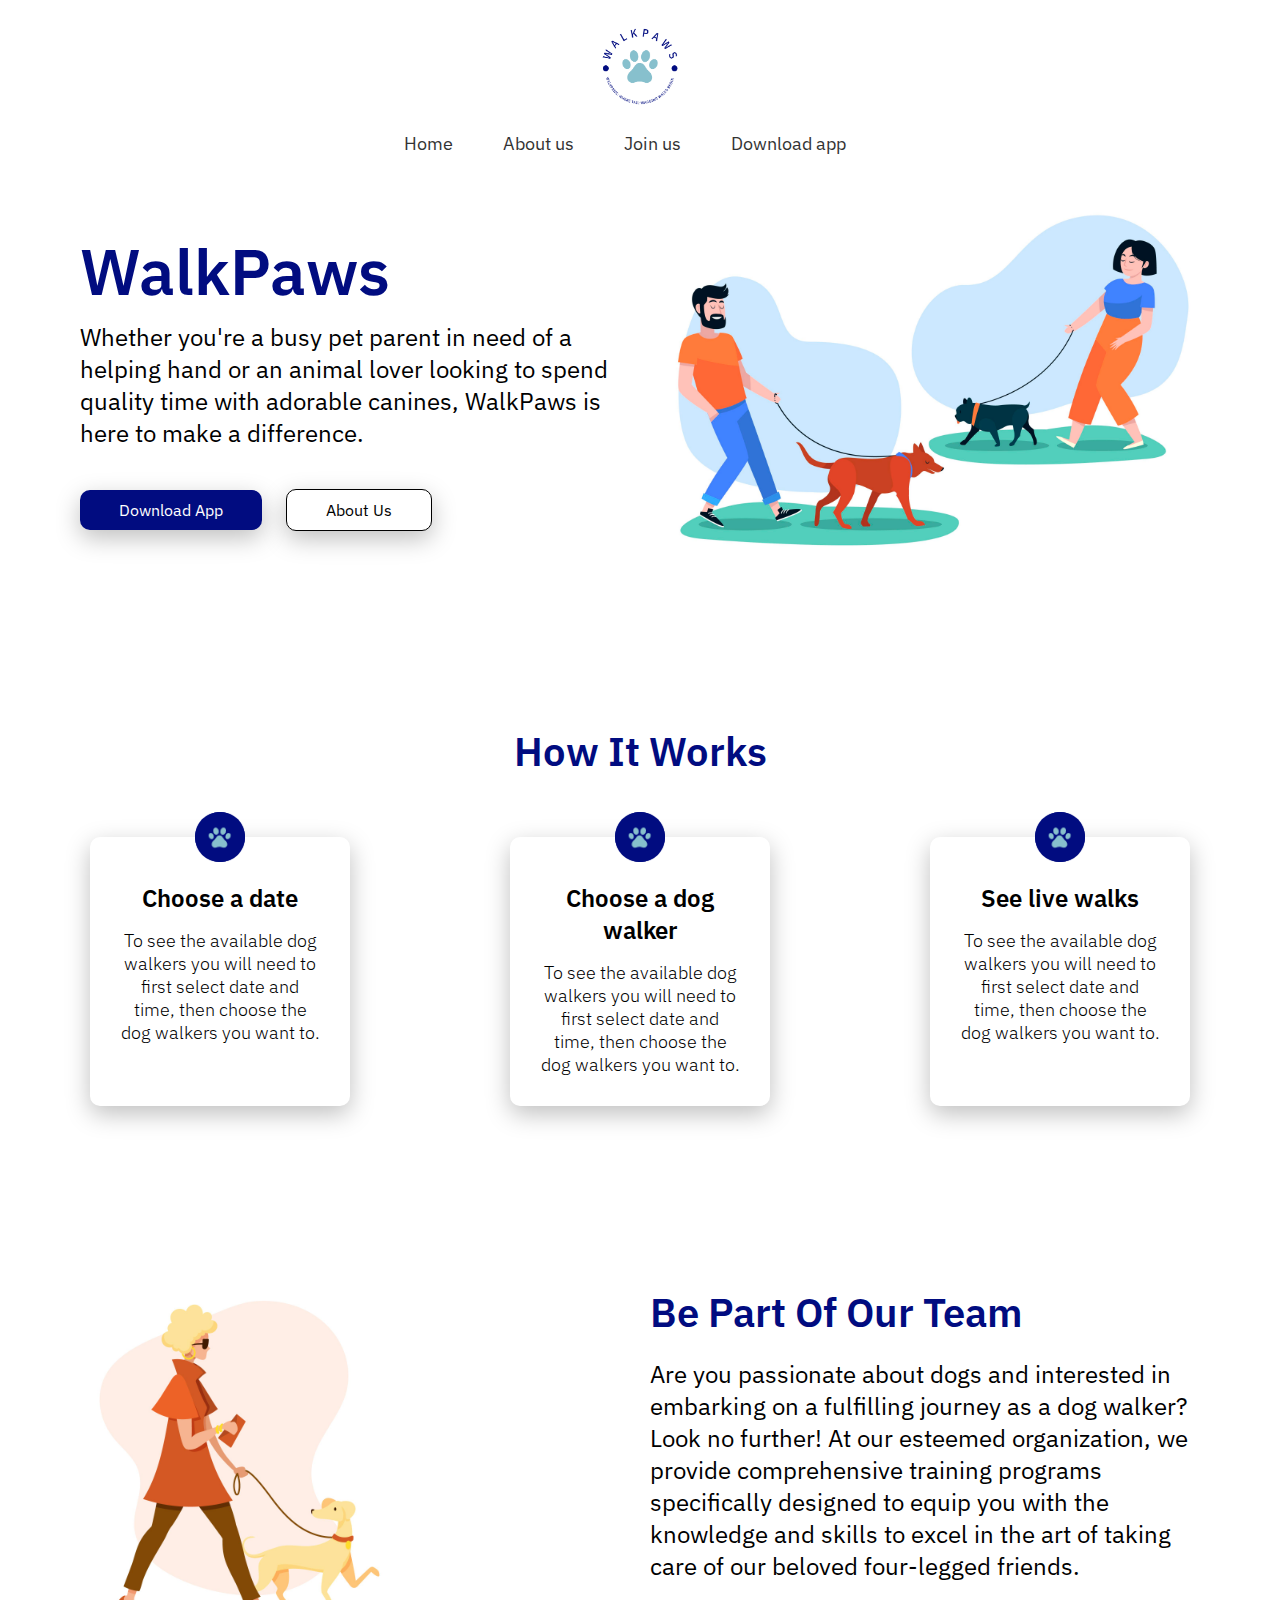
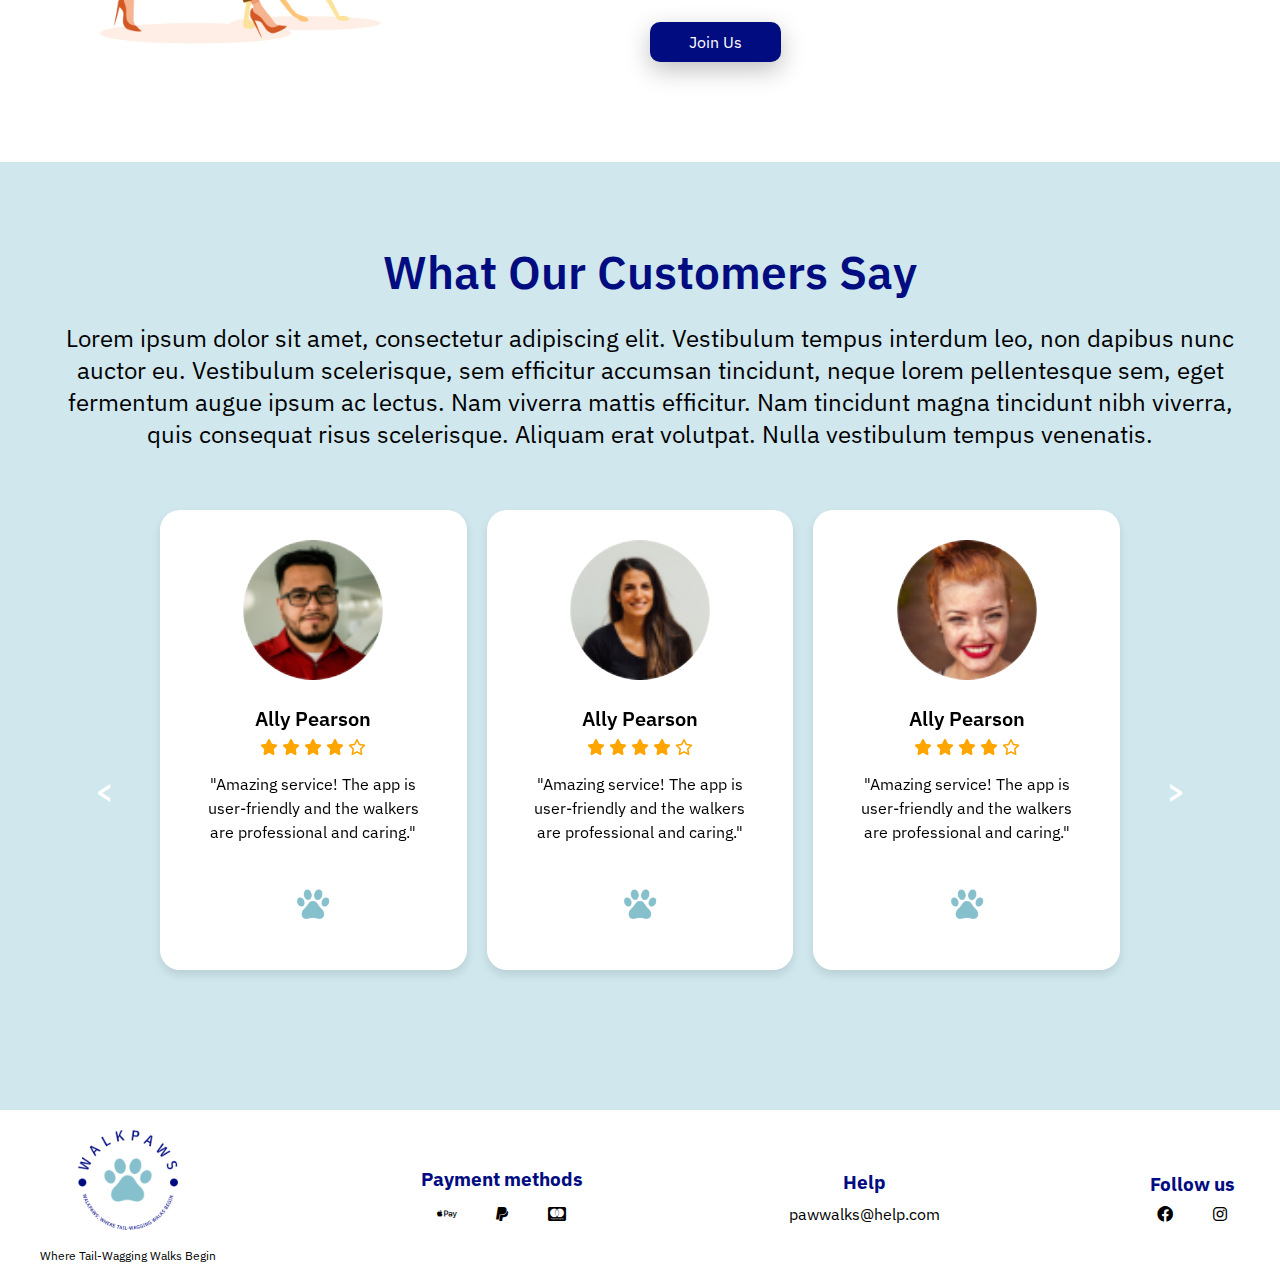
==== index.html @ e041e224 "review paragraph added" ====
<!DOCTYPE html>
<html>
    <head>
        <title>WalkPaws</title>
        <meta name="viewport" content="with=device-width, initial-scale=1.0">
        <link rel="stylesheet" href="style.css">
        <link rel="preconnect" href="https://fonts.googleapis.com">
        <link rel="preconnect" href="https://fonts.gstatic.com" crossorigin>
        <link href="https://fonts.googleapis.com/css2?family=IBM+Plex+Sans:ital,wght@0,100;0,200;0,300;0,400;0,500;0,600;0,700;1,100;1,200;1,300;1,400;1,500;1,600;1,700&display=swap" rel="stylesheet">
        <link rel="stylesheet" href="https://cdnjs.cloudflare.com/ajax/libs/OwlCarousel2/2.3.4/assets/owl.carousel.min.css">
        <link rel="stylesheet" href="https://cdnjs.cloudflare.com/ajax/libs/OwlCarousel2/2.3.4/assets/owl.theme.default.min.css">
        <link rel="stylesheet" href="https://cdnjs.cloudflare.com/ajax/libs/font-awesome/6.0.0-beta3/css/all.min.css"/>
        <link rel="stylesheet" href="https://fonts.googleapis.com/css2?family=IBM+Plex+Sans:wght@400;600&display=swap">
    
    </head>
    <body>
        <!-- Hero section -->
        <header>
            <nav>
                <div class="logo-container">
                    <a href="index.html">
                        <img src="Images/walkpaws-high-resolution-color-logo.png" alt="WalkPaws Logo">
                    </a>
                </div>
                <ul>
                    <li><a href="index.html">Home</a></li>
                    <li><a href="aboutus.html">About us</a></li>
                    <li><a href="joinus.html">Join us</a></li>
                    <li><a href="#">Download app</a></li>
                </ul>
            </nav>
        </header>
        <div class="hero-section">
            <div class="left-column">
              <h1>WalkPaws</h1>
              <p>Whether you're a busy pet parent in need of a helping hand or an animal lover looking to spend quality time with adorable canines, WalkPaws is here to make a difference.</p>
              <button class="button-primary">Download App</button> 
              <a href="aboutus.html" class="button-secondary">About Us</a>
            </div>
            <div class="right-column">
              <img src="Images/3781922.jpg" alt="hero-image">
            </div>
        </div>   
          
          <!-- How it works section-->
        <section class="cards-section">
            <h2>How It Works</h2>
            <div class="cards-container">
                <div class="card-explanation">
                    <div class="icon">
                        <img src="Images/Icon Card.png" alt="Icon card">   
                    </div>
                    <h3>Choose a date</h3>
                    <p>To see the available dog walkers you will need to first select date and time, then choose the dog walkers you want to.</p>
                </div>
                <div class="card-explanation">
                    <div class="icon">
                        <img src="Images/Icon Card.png" alt="Icon card"> 
                    </div>
                    <h3>Choose a dog walker</h3>
                    <p>To see the available dog walkers you will need to first select date and time, then choose the dog walkers you want to.</p>
                </div>
                <div class="card-explanation">
                    <div class="icon">
                        <img src="Images/Icon Card.png" alt="Icon card"> <!-- Replace with your actual icon path -->
                    </div>
                    <h3>See live walks</h3>
                    <p>To see the available dog walkers you will need to first select date and time, then choose the dog walkers you want to.</p>
                </div>
            </div>
        </section>

        <!-- Join us section-->
        <section class="join-us-section">
            <div class="join-us-container">
                <div class="join-us-image">
                    <img src="Images/3769785.jpg" alt="Woman walking with a dog">
                </div>
                <div class="join-us-text">
                    <h2>Be Part Of Our Team</h2>
                    <p>Are you passionate about dogs and interested in embarking on a fulfilling journey as a dog walker? Look no further! At our esteemed organization, we provide comprehensive training programs specifically designed to equip you with the knowledge and skills to excel in the art of taking care of our beloved four-legged friends.</p>
                    <button class="button-primary">Join Us</button>
                </div>
            </div>
        </section>
 
        <!-- Review Section Text-->
        <section class="review-section">
            <div class="review-container">
                <div class="review-paragraph">
                    <h2>What Our Customers Say</h2>
                    <p>Lorem ipsum dolor sit amet, consectetur adipiscing elit. Vestibulum tempus interdum leo, non dapibus nunc auctor eu. Vestibulum scelerisque, sem efficitur accumsan tincidunt, neque lorem pellentesque sem, eget fermentum augue ipsum ac lectus. Nam viverra mattis efficitur. Nam tincidunt magna tincidunt nibh viverra, quis consequat risus scelerisque. Aliquam erat volutpat. Nulla vestibulum tempus venenatis.</p>
                </div>
            </div>
        </section>

        <!-- Swiper Section -->
        <section class="carousel-section">
            <div class="owl-carousel carousel-wrapper">
                <!-- Card 1 -->
                <div class="carousel-slide card">
                    <div class="card-content">
                        <div class="image">
                            <img src="Images/customer_1.jpg" alt="Customer 1">
                        </div>
                        <div class="name-profession">
                            <span class="name">Ally Pearson</span>
                        </div>
                        <div class="rating">
                            <i class="fas fa-star"></i>
                            <i class="fas fa-star"></i>
                            <i class="fas fa-star"></i>
                            <i class="fas fa-star"></i>
                            <i class="far fa-star"></i>
                        </div>
                        <div class="review-text">
                            <p>"Amazing service! The app is user-friendly and the walkers are professional and caring."</p>
                        </div>
                        <div class="logo-bottom">
                            <img src="Images/walkpaws-website-favicon-color.png" alt="paw" class="logo-bottom">
                        </div>
                    </div>
                </div>
                
                <!-- Card 2 -->
                <div class="carousel-slide card">
                    <div class="card-content">
                        <div class="image">
                            <img src="Images/customer_2.jpg" alt="Customer 2">
                        </div>
                        <div class="name-profession">
                            <span class="name">Ally Pearson</span>
                        </div>
                        <div class="rating">
                            <i class="fas fa-star"></i>
                            <i class="fas fa-star"></i>
                            <i class="fas fa-star"></i>
                            <i class="fas fa-star"></i>
                            <i class="far fa-star"></i>
                        </div>
                        <div class="review-text">
                            <p>"Amazing service! The app is user-friendly and the walkers are professional and caring."</p>
                        </div>
                        <div class="logo-bottom">
                            <img src="Images/walkpaws-website-favicon-color.png" alt="paw" class="logo-bottom">
                        </div>
                    </div>
                </div>

                <!-- Card 3 -->
                <div class="carousel-slide card">
                    <div class="card-content">
                        <div class="image">
                            <img src="Images/customer_3.jpg" alt="Customer 3">
                        </div>
                        <div class="name-profession">
                            <span class="name">Ally Pearson</span>
                        </div>
                        <div class="rating">
                            <i class="fas fa-star"></i>
                            <i class="fas fa-star"></i>
                            <i class="fas fa-star"></i>
                            <i class="fas fa-star"></i>
                            <i class="far fa-star"></i>
                        </div>
                        <div class="review-text">
                            <p>"Amazing service! The app is user-friendly and the walkers are professional and caring."</p>
                        </div>
                        <div class="logo-bottom">
                            <img src="Images/walkpaws-website-favicon-color.png" alt="paw" class="logo-bottom">
                        </div>
                    </div>
                </div>
                <!-- Card 4 -->
                <div class="carousel-slide card">
                    <div class="card-content">
                        <div class="image">
                            <img src="Images/customer_4.jpg" alt="Customer 4">
                        </div>
                        <div class="name-profession">
                            <span class="name">Ally Pearson</span>
                        </div>
                        <div class="rating">
                            <i class="fas fa-star"></i>
                            <i class="fas fa-star"></i>
                            <i class="fas fa-star"></i>
                            <i class="fas fa-star"></i>
                            <i class="far fa-star"></i>
                        </div>
                        <div class="review-text">
                            <p>"Amazing service! The app is user-friendly and the walkers are professional and caring."</p>
                        </div>
                        <div class="logo-bottom">
                            <img src="Images/walkpaws-website-favicon-color.png" alt="paw" class="logo-bottom">
                        </div>
                    </div>
                </div>
                <!-- Card 5 -->
                <div class="carousel-slide card">
                    <div class="card-content">
                        <div class="image">
                            <img src="Images/customer_5.png" alt="Customer 2">
                        </div>
                        <div class="name-profession">
                            <span class="name">Ally Pearson</span>
                        </div>
                        <div class="rating">
                            <i class="fas fa-star"></i>
                            <i class="fas fa-star"></i>
                            <i class="fas fa-star"></i>
                            <i class="fas fa-star"></i>
                            <i class="far fa-star"></i>
                        </div>
                        <div class="review-text">
                            <p>"Amazing service! The app is user-friendly and the walkers are professional and caring."</p>
                        </div>
                        <div class="logo-bottom">
                            <img src="Images/walkpaws-website-favicon-color.png" alt="paw" class="logo-bottom">
                        </div>
                    </div>
                </div>
                <!-- Card 6 -->
                <div class="carousel-slide card">
                    <div class="card-content">
                        <div class="image">
                            <img src="Images/customer_6.jpg" alt="Customer 6">
                        </div>
                        <div class="name-profession">
                            <span class="name">Ally Pearson</span>
                        </div>
                        <div class="rating">
                            <i class="fas fa-star"></i>
                            <i class="fas fa-star"></i>
                            <i class="fas fa-star"></i>
                            <i class="fas fa-star"></i>
                            <i class="far fa-star"></i>
                        </div>
                        <div class="review-text">
                            <p>"Amazing service! The app is user-friendly and the walkers are professional and caring."</p>
                        </div>
                        <div class="logo-bottom">
                            <img src="Images/walkpaws-website-favicon-color.png" alt="paw" class="logo-bottom">
                        </div>
                    </div>
                </div>
            </div>
        </section>

        <!-- Footer -->
    <footer>
        <div class="footer-container">
            <!-- Logo Section -->
            <div class="footer-logo">
                <img src="Images/walkpaws-high-resolution-logo-color-on-transparent-background.png" alt="Walkpaws Logo">
                <p>Where Tail-Wagging Walks Begin</p>
            </div>
            
            <!-- Payment Methods Section -->
            <div class="footer-payment">
                <h3>Payment methods</h3>
                <div class="footer-payment-icons">
                    <i class="fa-brands fa-apple-pay"></i>
                    <i class="fa-brands fa-paypal"></i>
                    <i class="fa-brands fa-cc-mastercard"></i>
                </div>
            </div>
            
            <!-- Help Section -->
            <div class="footer-help">
                <h3>Help</h3>
                <a href="mailto:pawwalks@help.com">pawwalks@help.com</a>
            </div>
            
            <!-- Social Media Section -->
            <div class="footer-social">
                <h3>Follow us</h3>
                <div class="footer-social-icons">
                <i class="fa-brands fa-facebook"></i>
                <i class="fa-brands fa-instagram"></i>
                </div>
            </div>
        </div>
    </footer>
    <!-- Add Swiper JS -->
    <script src="https://code.jquery.com/jquery-3.6.0.min.js"></script>
    <script src="https://cdnjs.cloudflare.com/ajax/libs/OwlCarousel2/2.3.4/owl.carousel.min.js"></script>
    <script>
        $(document).ready(function(){
            console.log("jQuery is loaded and document is ready."); // Check if jQuery is working
            $(".owl-carousel").owlCarousel({
                items: 3,
                loop: true,
                autoplay: true,
                autoplayTimeout: 3000,
                autoplayHoverPause: true,
                nav: true,
                navText: ["<div class='nav-button prev'><</div>", "<div class='nav-button next'>></div>"]
            });
            console.log("Owl Carousel initialized."); // Check if Owl Carousel initializes
        });
    </script>
    </body>
</html>
---- style.css ----
* {
    margin: 0;
    padding: 0;
    font-family: 'IBM Plex sans';
}


* h1 {
    font-size: 64px;
    color: #010C80;
    font-family: 'IBM Plex' sans;
    font-weight: 600;
}

* h2 {
    font-size: 46px;
    color: #010C80;
    font-weight: 600;
}

* p {
    font-size: 24px;
    color: #000;
    margin-top: 8px;
    font-weight: 400;
}

.hero-section {
    display: flex;
    align-items: center;
    justify-content: space-between;
    padding: 80px;
    background-color: #fff;
    padding-top: 20px;
}

.left-column {
    flex: 1;
    padding-right: 20px;
}

.left-column p {
    font-weight: 400;
}

.right-column {
    flex: 1;
    text-align: right;
}

.right-column img {
    max-width: 100%;
    height: auto;
}

.button-primary {
    width: fit-content;
    height: fit-content;
    padding: 10px 39px;
    background-color: #010C80;
    color: #fff;
    border-radius: 10px;
    border: none;
    cursor: pointer;
    font-size: 16px;
    margin-top: 40px;
    transition: background-color 0.3s, color 0.3s
        /*, transform 0.3s*/
    ;
    box-shadow: 0 8px 24px rgba(0, 0, 0, 0.25);
}

.button-primary:hover {
    background-color: #87C0CD;
    color: #000;
    /* transform: scale(1.1);*/
}

.button-secondary {
    display: inline-block;
    text-decoration: none;
    width: fit-content;
    height: fit-content;
    padding: 10px 39px;
    background-color: #fff;
    color: #000;
    border-radius: 10px;
    border: 0.5px solid #000;
    cursor: pointer;
    font-size: 16px;
    margin-top: 40px;
    transition: background-color 0.3s, color 0.3s
        /*, transform 0.3s*/
    ;
    box-shadow: 0 8px 24px rgba(0, 0, 0, 0.25);
    margin-left: 20px;
}

.button-secondary:hover {
    background-color: #87C0CD;
    color: #000;
    border: none;
    /* transform: scale(1.1);*/
}

header {
    background-color: #fff;
    padding: 20px 0;
    text-align: center;
    padding-top: 0;
}

.logo-container {
    display: flex;
    flex-direction: column;
    align-items: center;
    margin-bottom: 5px;
}

.logo-container img {
    width: 150px;
    height: auto;
    align-items: center;
}



nav {
    margin-top: 10px;
}

nav ul {
    list-style: none;
    padding: 0;
    display: flex;
    justify-content: center;
    gap: 20px;
}

nav ul li {
    display: inline;
    padding-right: 30px;
}

nav ul li a {
    text-decoration: none;
    color: #333;
    font-weight: 400;
    position: relative;
    padding-bottom: 5px;
    font-size: 18px;
}

nav ul li a::after {
    content: '';
    position: absolute;
    left: 0;
    bottom: 0;
    width: 0;
    height: 2px;  /* Thickness of the underline */
    background-color: #87C0CD;  /* Color of the underline */
    transition: width 0.3s ease-out;   /* Transition effect for the underline */
}

nav ul li a:hover::after {
    width: 100%;
    /* Expands the underline from left to right */
}

/* How it works section */

.cards-section {
    text-align: center;
    padding: 80px 20px;
    background-color: #fff;
}

.cards-section h2 {
    font-size: 40px;
    color: #010C80;
    margin-bottom: 60px;
    text-align: center;
}

.cards-container {
    display: flex;
    justify-content: space-around;
    gap: 20px;
    flex-wrap: wrap;
    /* Allows the cards to wrap on smaller screens */
}

.card-explanation {
    background-color: #fff;
    border-radius: 10px;
    padding: 30px;
    max-width: 200px;
    text-align: center;
    transition: transform 0.3s ease;
    box-shadow: 0 8px 24px rgba(0, 0, 0, 0.25);
}

.card-explanation:hover {
    transform: translateY(-10px);
}

.icon {
    background-color: #010C80;
    width: 50px;
    height: 50px;
    border-radius: 50%;
    display: flex;
    align-items: center;
    justify-content: center;
    margin: 0 auto 20px auto;
    margin-top: -55px;
}

.icon img {
    width: 50px;
    height: auto;
}

.card-explanation h3 {
    font-size: 24px;
    color: #000;
    margin-bottom: 15px;
    font-weight: 600;
}

.card-explanation p {
    font-size: 18px;
    color: #000;
    font-weight: 300;
}

/* Join us section*/
.join-us-section {
    padding: 80px 20px;
    background-color: #fff;
}

.join-us-container {
    display: flex;
    align-items: center;
    justify-content: space-between;
    max-width: 1200px;
    margin: 0 auto;
}

.join-us-image {
    flex: 1;
    padding-right: 20px; /* Space between the image and the text */
}

.join-us-image img {
    width: 100%;
    height: auto;
    max-width: 400px; /* You can adjust the max-width as needed */
}

.join-us-text {
    flex: 1;
    padding: 20px;
}

.join-us-text h2 {
    font-size: 40px;
    margin-bottom: 20px;
}

/* Review Section Text */ 
.review-section{
    padding: 80px 20px 20px 40px;
    display: flex;
    align-items: center;
    background: #cfe7ed;
}

.review-paragraph h2{
    align-items: center;
    text-align: center;
    margin-bottom: 20px;
}

.review-paragraph p{
    font-size: 24px;
    text-align: center;
}

.review-container{
    display: flex;
    align-items: center;
    max-width: 1200px;
    margin: 0 auto;
}

/* Swiper section styles */
.carousel-section{
    display: flex;
}
.owl-carousel {
    position: relative;
    background: #cfe7ed;
    overflow: hidden;
    display: flex;
    padding: 80px 150px;
    padding-top: 20px;
}

.carousel-slide {
    height: auto;
}

.card {
    position: relative;
    background: #fff;
    border-radius: 20px;
    min-height: 400px;
    max-height: 450px;
    margin: 20px 10px; /* Consistent left and right margin */
    /* width: 100%; /* Fill slide width */
    display: flex;
    flex-direction: column;
    padding: 30px;
    box-shadow: 0 5px 10px rgba(0, 0, 0, 0.1);
}

.card-content {
    display: flex;
    flex-direction: column;
    align-items: center;
    height: 100%;
    width: 100%;
}

.image {
    width: 140px;
    height: 140px;
    border-radius: 50%;
    overflow: hidden;
    margin-bottom: 20px;
}

.image img {
    width: 100%;
    height: 100%;
    object-fit: cover;
}

.name-profession {
    margin: 5px 0;
    text-align: center;
}

.name {
    font-size: 20px;
    font-weight: 600;
    color: #000;
}

.rating {
    color: orange;
    padding-bottom: 15px;
}

.review-text {
    flex-grow: 1;
    display: flex;
    align-items: center;
    text-align: center;
    padding: 0 10px;
}

.review-text p {
    font-size: 16px;
    line-height: 1.5;
    margin: 0;
}

.logo-bottom {
    display: flex;
    justify-content: center;
    align-items: center;
    margin-top: 20px;
}

.logo-bottom img {
    width: 40px;
    height: 40px;
    object-fit: contain;
}

/*Arrows style */
.nav-button {
    color: #fff; /* Customize text color */
    border-radius: 100%; /* Optional: Add rounded corners */
    padding: 10px 18px 10px 15px; /* Add padding for the buttons */
    cursor: pointer; /* Change cursor on hover */
    transition: 0.3s ease;
}

.nav-button:hover {
    color: #fff; /* Customize text color */
    border-radius: 100%; /* Optional: Add rounded corners */
    cursor: pointer; /* Change cursor on hover */
    border: #87C0CD solid 3px;
    padding: 10px 18px 10px 15px;
    background-color: #87C0CD;
}

.owl-nav .nav-button {
    position: absolute; /* Positioning */
    top: 50%; /* Center vertically */
    transform: translateY(-50%); /* Adjust for exact center */
    z-index: 10; /* Ensure they are above other elements */
}

.owl-nav .prev {
    left: 80px; /* Position the left button */
    font-size: 30px;
    font-weight: 600;
    text-align: center;
    padding: 10px 18px 10px 15px; /* Add padding for the buttons */
}

.owl-nav .next {
    right: 80px; /* Position the right button */
    font-size: 30px;
    font-weight: 600;
    text-align: center;
    padding: 10px 15px 10px 18px; /* Add padding for the buttons */
}


/* Footer section*/

footer {
    background-color: #fff;
    padding: 20px;
    color: #000;
}

.footer-container {
    display: flex;
    justify-content: space-between;
    align-items: center;
    max-width: 1200px;
    margin: 0 auto;
    text-align: center;
}

.footer-logo {
    display: flex;
    flex-direction: column;
    align-items: center;
}

.footer-logo img {
    width: 100px;
    margin-bottom: 10px;
}

.footer-logo p {
    font-size: 12px;
}

.footer-payment,
.footer-help,
.footer-social {
    display: flex;
    flex-direction: column;
    align-items: center;
}

.footer-payment h3,
.footer-help h3,
.footer-social h3 {
    margin-bottom: 10px;
    color: #010C80;
}

.footer-payment i,
.footer-social i {
    width: 30px;
    margin: 5px;
}
.footer-payment-icons {
    display: flex;
    justify-content: center;
    gap: 15px; /* Adds space between the payment icons */
}

.footer-social i {
    margin: 0 5px;
}

.footer-social-icons{
    display: flex;
    justify-content: center;
    gap: 15px;
}

.footer-help a {
    color: black;
    text-decoration: none;
}

.footer-help a:hover {
    text-decoration: underline;
}


/* About Us Page Hero Section */
.about-hero-section {
    padding: 100px 20px;
    background-color: #fff;
    text-align: center;
}

.about-hero-content {
    max-width: 900px;
    margin: 0 auto;
    display: flex;
    flex-direction: column;
    align-items: center;
}

.hero-image {
    width: 200px;
    height: auto;
    margin-bottom: 0;
}

.hero-image img {
    width: 100%;
    height: auto;
}

.about-hero-content h2 {
    color: #010C80;
    font-size: 46px;
    font-weight: 600;
    margin: 0 0;
}

.about-hero-content p {
    font-size: 24px;
    line-height: 1.6;
    color: #000;
    max-width: 800px;
    margin: 20px auto;
    text-align: center;
}

/* What we offer section */
.what-we-offer {
    padding: 60px 20px;
    background-color: #fff;
    max-width: 1400px;  /* Add max-width to match other sections */
    margin: 0 auto;     /* Center the section */
}

.what-we-offer h2 {
    color: #010C80;
    font-size: 46px;
    text-align: center;
    margin-bottom: 60px;
}

/* Common styles for both sections */
.offer-item-right, 
.offer-item-left {
    display: flex;
    justify-content: space-between;
    align-items: center;
    margin-bottom: 40px;
    padding: 40px;
    border-radius: 20px;
    width: 100%;
    max-width: 1200px;  /* Fixed maximum width */
    height: 400px;      /* Fixed height for both */
    margin: 0 auto 40px;
}

.offer-item-right {
    background: linear-gradient(to right, #87C0CD 60%, #ffffff);
    animation: slideIn 1s ease-out forwards;
}

@keyframes slideIn {
    from {
        opacity: 0;
        transform: translateX(-100%);
    }
    to {
        opacity: 1;
        transform: translateX(0);
    }
}

.offer-item-left {
    background: linear-gradient(to left, #87C0CD 60%, #ffffff);
    animation: slideInRight 1s ease-out forwards;
}

@keyframes slideInRight {
    from {
        opacity: 0;
        transform: translateX(100%);
    }
    to {
        opacity: 1;
        transform: translateX(0);
    }
}


/* Content styling */
.offer-content-left {
    max-width: 500px;
    text-align: left;
    padding-right: 40px;
}

/* Paw prints image */
.paw-prints {
    flex-shrink: 0;
    width: 600px;  /* Fixed width */
    height: auto;
}

.paw-prints img {
    width: 100%;
    height: auto;
    object-fit: contain;  /* Keep image proportions */
    opacity: 0.8;
    transform: scaleX(-1);  /* This will flip the image horizontally */
}

/* Support team image */
.support-image {
    flex-shrink: 0;
    width: 400px;  /* Match the paw prints width */
    height: auto;
}

.support-image img {
    width: 100%;
    height: auto;
    object-fit: contain;
}

/* Common text styles */
.offer-item-right h3,
.offer-item-left h3 {
    color: #010C80;
    font-size: 32px;
    margin-bottom: 20px;
}

.offer-item-right p,
.offer-item-left p {
    font-size: 18px;
    line-height: 1.6;
}

/* Download button container */
.download-button-container {
    text-align: center;
    margin-top: 40px;
    margin-bottom: 200px;
    animation: fadeIn 1s ease-out forwards;
    animation-delay: 0.5s;
}

@keyframes fadeIn {
    from {
        opacity: 0;
        transform: translateY(20px);
    }
    to {
        opacity: 1;
        transform: translateY(0);
    }
}

/* Responsive design */
@media (max-width: 1024px) {
    .paw-prints {
        width: 400px;
        height: 266px;
    }
}

@media (max-width: 768px) {
    .offer-item-right,
    .offer-item-left {
        flex-direction: column;
        text-align: center;
        padding: 20px;
    }

    .offer-content-left {
        max-width: 100%;
        text-align: center;
        padding: 0;
        margin-bottom: 20px;
    }

    .paw-prints {
        width: 100%;
        height: auto;
        margin: 20px 0;
    }

    .support-image {
        width: 200px;
        margin: 20px 0;
    }
}

/* Join us page*/

.join-hero-section {
    padding: 150px 20px;
    background-color: #fff;
    position: relative;
    max-width: 1200px;
    margin: 0 auto;
    overflow: hidden;
}

.join-hero-content {
    max-width: 800px;
    margin: 0 auto;
    text-align: center;
    position: relative;
    z-index: 2;  /* Keep content above image */
}

.join-hero-content h2 {
    color: #010C80;
    font-size: 46px;
    font-weight: 600;
    margin: 0 0;
}

.join-hero-content p {
    font-size: 24px;
    line-height: 1.6;
    color: #000;
    max-width: 800px;
    margin: 20px auto;
    text-align: center;
}

.join-hero-image {
    position: absolute;
    right: -20px;  /* Adjust this value to position the image */
    top: 50%;
    transform: translateY(-50%);
    width: 500px;  /* Adjust size as needed */
    z-index: 1;
    opacity: 0.3;  /* Make image semi-transparent */
}

.join-hero-image img {
    width: 100%;
    height: auto;
    object-fit: contain;
}

/* Responsive design */
@media (max-width: 1024px) {
    .join-hero-image {
        width: 500px;
        right: -50px;
    }
}

@media (max-width: 768px) {
    .join-hero-image {
        display: none;  /* Hide image on mobile */
    }
    
    .join-hero-content {
        padding: 0 20px;
    }
}

/* Form Section Styles */
.form-section {
    padding: 60px 20px;
    max-width: 1200px;
    margin: 0 auto;
}

.form-intro {
    text-align: center;
    margin-bottom: 50px;
}

.form-intro h2 {
    color: #010C80;
    font-size: 46px;
    margin-bottom: 20px;
}

.form-intro p {
    max-width: 900px;
    margin: 0 auto;
    line-height: 1.6;
    font-size: 24px;
}

.form-container {
    max-width: 600px;
    margin: 0 auto;
    padding: 30px;
    background: white;
    border-radius: 20px;
    box-shadow: 0 8px 24px rgba(0, 0, 0, 0.1);
    margin-bottom: 200px;
}

.form-group {
    position: relative;
    margin-bottom: 30px;
}

.form-group input,
.form-group textarea {
    width: 100%;
    padding: 10px 0;
    font-size: 16px;
    color: #000;
    border: none;
    border-bottom: 2px solid #87C0CD;
    outline: none;
    background: transparent;
    transition: 0.3s;
}

.form-group label {
    position: absolute;
    top: 0;
    left: 0;
    padding: 10px 0;
    font-size: 16px;
    color: #666;
    pointer-events: none;
    transition: 0.3s;
}

/* Label animation when input is focused or has content */
.form-group input:focus ~ label,
.form-group input:valid ~ label,
.form-group textarea:focus ~ label,
.form-group textarea:valid ~ label {
    top: -20px;
    font-size: 14px;
    color: #010C80;
}

.form-group input:focus,
.form-group textarea:focus {
    border-bottom: 2px solid #010C80;
}

.form-group textarea {
    height: 100px;
    resize: none;
}

/* Submit button styles - using your existing button-primary class with some modifications */
.form-container .button-primary {
    width: 100%;
    margin-top: 20px;
}

/* Responsive design */
@media (max-width: 768px) {
    .form-container {
        padding: 20px;
    }

    .form-intro p {
        font-size: 16px;
    }
}
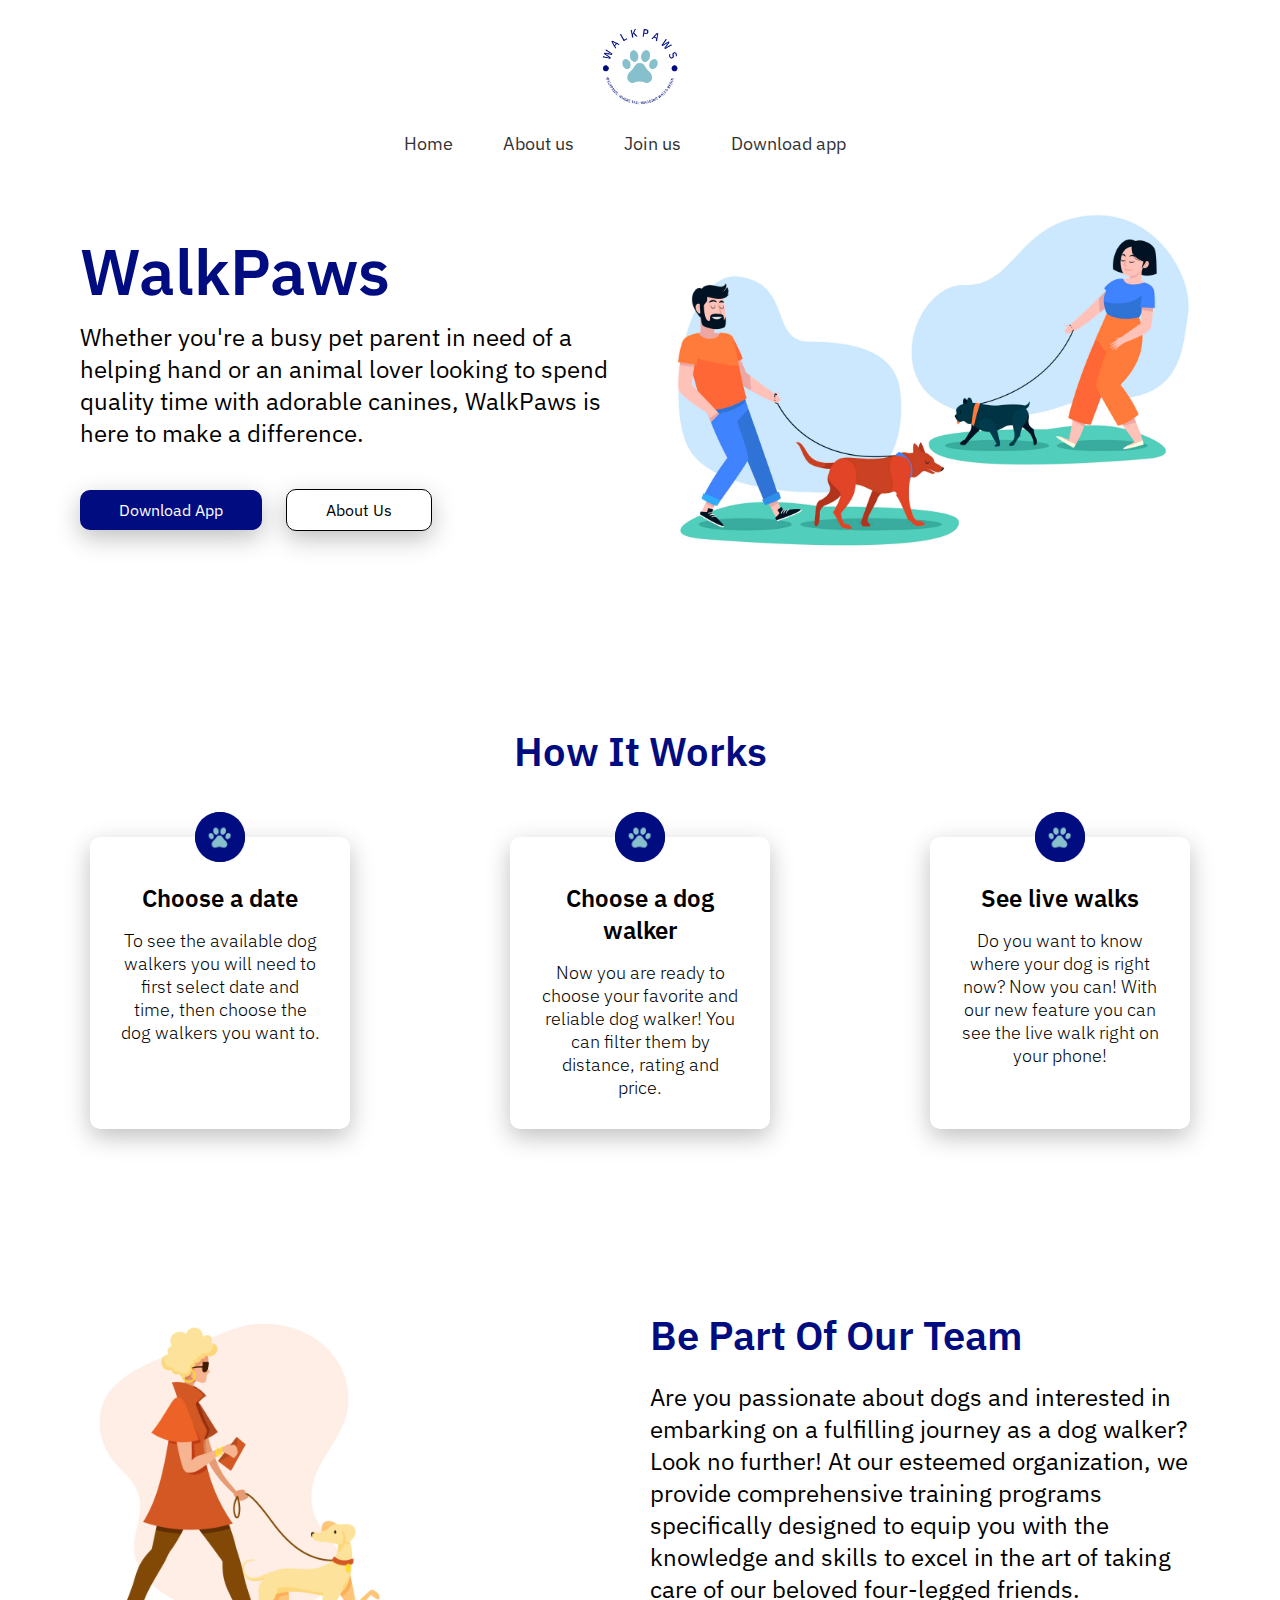
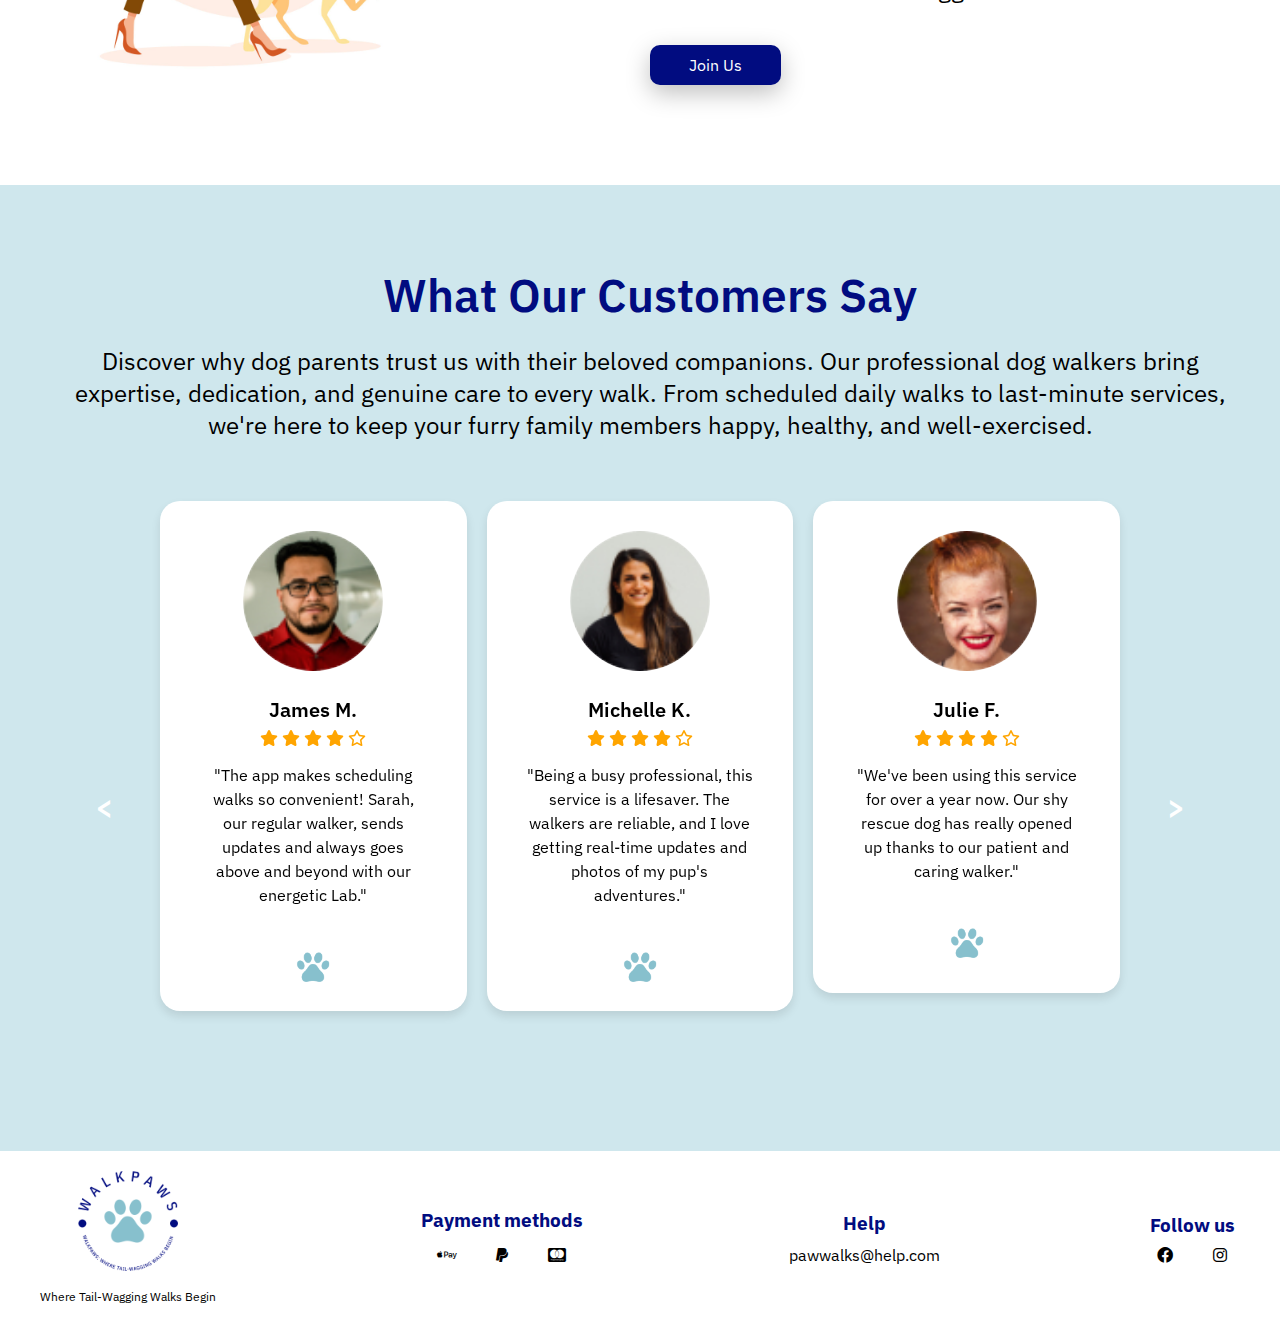
==== commit 489f3c02: "text added to some section." ====
--- a/index.html
+++ b/index.html
@@ -58,14 +58,14 @@
                         <img src="Images/Icon Card.png" alt="Icon card"> 
                     </div>
                     <h3>Choose a dog walker</h3>
-                    <p>To see the available dog walkers you will need to first select date and time, then choose the dog walkers you want to.</p>
+                    <p>Now you are ready to choose your favorite and reliable dog walker! You can filter them by distance, rating and price. </p>
                 </div>
                 <div class="card-explanation">
                     <div class="icon">
                         <img src="Images/Icon Card.png" alt="Icon card"> <!-- Replace with your actual icon path -->
                     </div>
                     <h3>See live walks</h3>
-                    <p>To see the available dog walkers you will need to first select date and time, then choose the dog walkers you want to.</p>
+                    <p>Do you want to know where your dog is right now? Now you can! With our new feature you can see the live walk right on your phone!</p>
                 </div>
             </div>
         </section>
@@ -89,7 +89,7 @@
             <div class="review-container">
                 <div class="review-paragraph">
                     <h2>What Our Customers Say</h2>
-                    <p>Lorem ipsum dolor sit amet, consectetur adipiscing elit. Vestibulum tempus interdum leo, non dapibus nunc auctor eu. Vestibulum scelerisque, sem efficitur accumsan tincidunt, neque lorem pellentesque sem, eget fermentum augue ipsum ac lectus. Nam viverra mattis efficitur. Nam tincidunt magna tincidunt nibh viverra, quis consequat risus scelerisque. Aliquam erat volutpat. Nulla vestibulum tempus venenatis.</p>
+                    <p>Discover why dog parents trust us with their beloved companions. Our professional dog walkers bring expertise, dedication, and genuine care to every walk. From scheduled daily walks to last-minute services, we're here to keep your furry family members happy, healthy, and well-exercised.</p>
                 </div>
             </div>
         </section>
@@ -104,17 +104,17 @@
                             <img src="Images/customer_1.jpg" alt="Customer 1">
                         </div>
                         <div class="name-profession">
-                            <span class="name">Ally Pearson</span>
-                        </div>
-                        <div class="rating">
-                            <i class="fas fa-star"></i>
-                            <i class="fas fa-star"></i>
-                            <i class="fas fa-star"></i>
-                            <i class="fas fa-star"></i>
-                            <i class="far fa-star"></i>
-                        </div>
-                        <div class="review-text">
-                            <p>"Amazing service! The app is user-friendly and the walkers are professional and caring."</p>
+                            <span class="name">James M.</span>
+                        </div>
+                        <div class="rating">
+                            <i class="fas fa-star"></i>
+                            <i class="fas fa-star"></i>
+                            <i class="fas fa-star"></i>
+                            <i class="fas fa-star"></i>
+                            <i class="far fa-star"></i>
+                        </div>
+                        <div class="review-text">
+                            <p>"The app makes scheduling walks so convenient! Sarah, our regular walker, sends updates and always goes above and beyond with our energetic Lab."</p>
                         </div>
                         <div class="logo-bottom">
                             <img src="Images/walkpaws-website-favicon-color.png" alt="paw" class="logo-bottom">
@@ -129,17 +129,17 @@
                             <img src="Images/customer_2.jpg" alt="Customer 2">
                         </div>
                         <div class="name-profession">
-                            <span class="name">Ally Pearson</span>
-                        </div>
-                        <div class="rating">
-                            <i class="fas fa-star"></i>
-                            <i class="fas fa-star"></i>
-                            <i class="fas fa-star"></i>
-                            <i class="fas fa-star"></i>
-                            <i class="far fa-star"></i>
-                        </div>
-                        <div class="review-text">
-                            <p>"Amazing service! The app is user-friendly and the walkers are professional and caring."</p>
+                            <span class="name">Michelle K.</span>
+                        </div>
+                        <div class="rating">
+                            <i class="fas fa-star"></i>
+                            <i class="fas fa-star"></i>
+                            <i class="fas fa-star"></i>
+                            <i class="fas fa-star"></i>
+                            <i class="far fa-star"></i>
+                        </div>
+                        <div class="review-text">
+                            <p>"Being a busy professional, this service is a lifesaver. The walkers are reliable, and I love getting real-time updates and photos of my pup's adventures."</p>
                         </div>
                         <div class="logo-bottom">
                             <img src="Images/walkpaws-website-favicon-color.png" alt="paw" class="logo-bottom">
@@ -154,17 +154,17 @@
                             <img src="Images/customer_3.jpg" alt="Customer 3">
                         </div>
                         <div class="name-profession">
-                            <span class="name">Ally Pearson</span>
-                        </div>
-                        <div class="rating">
-                            <i class="fas fa-star"></i>
-                            <i class="fas fa-star"></i>
-                            <i class="fas fa-star"></i>
-                            <i class="fas fa-star"></i>
-                            <i class="far fa-star"></i>
-                        </div>
-                        <div class="review-text">
-                            <p>"Amazing service! The app is user-friendly and the walkers are professional and caring."</p>
+                            <span class="name">Julie F.</span>
+                        </div>
+                        <div class="rating">
+                            <i class="fas fa-star"></i>
+                            <i class="fas fa-star"></i>
+                            <i class="fas fa-star"></i>
+                            <i class="fas fa-star"></i>
+                            <i class="far fa-star"></i>
+                        </div>
+                        <div class="review-text">
+                            <p>"We've been using this service for over a year now. Our shy rescue dog has really opened up thanks to our patient and caring walker."</p>
                         </div>
                         <div class="logo-bottom">
                             <img src="Images/walkpaws-website-favicon-color.png" alt="paw" class="logo-bottom">
@@ -178,17 +178,17 @@
                             <img src="Images/customer_4.jpg" alt="Customer 4">
                         </div>
                         <div class="name-profession">
-                            <span class="name">Ally Pearson</span>
-                        </div>
-                        <div class="rating">
-                            <i class="fas fa-star"></i>
-                            <i class="fas fa-star"></i>
-                            <i class="fas fa-star"></i>
-                            <i class="fas fa-star"></i>
-                            <i class="far fa-star"></i>
-                        </div>
-                        <div class="review-text">
-                            <p>"Amazing service! The app is user-friendly and the walkers are professional and caring."</p>
+                            <span class="name">Rachel S.</span>
+                        </div>
+                        <div class="rating">
+                            <i class="fas fa-star"></i>
+                            <i class="fas fa-star"></i>
+                            <i class="fas fa-star"></i>
+                            <i class="fas fa-star"></i>
+                            <i class="far fa-star"></i>
+                        </div>
+                        <div class="review-text">
+                            <p>"The attention to detail is impressive! They notice everything about our dog's behavior and keep us well-informed. Couldn't be happier with the service." </p>
                         </div>
                         <div class="logo-bottom">
                             <img src="Images/walkpaws-website-favicon-color.png" alt="paw" class="logo-bottom">
@@ -202,17 +202,17 @@
                             <img src="Images/customer_5.png" alt="Customer 2">
                         </div>
                         <div class="name-profession">
-                            <span class="name">Ally Pearson</span>
-                        </div>
-                        <div class="rating">
-                            <i class="fas fa-star"></i>
-                            <i class="fas fa-star"></i>
-                            <i class="fas fa-star"></i>
-                            <i class="fas fa-star"></i>
-                            <i class="far fa-star"></i>
-                        </div>
-                        <div class="review-text">
-                            <p>"Amazing service! The app is user-friendly and the walkers are professional and caring."</p>
+                            <span class="name">Carlos R.</span>
+                        </div>
+                        <div class="rating">
+                            <i class="fas fa-star"></i>
+                            <i class="fas fa-star"></i>
+                            <i class="fas fa-star"></i>
+                            <i class="fas fa-star"></i>
+                            <i class="far fa-star"></i>
+                        </div>
+                        <div class="review-text">
+                            <p>"Perfect for our senior dog who needs extra care and attention. The walkers are knowledgeable and adapt the walks to his pace."</p>
                         </div>
                         <div class="logo-bottom">
                             <img src="Images/walkpaws-website-favicon-color.png" alt="paw" class="logo-bottom">
@@ -226,17 +226,17 @@
                             <img src="Images/customer_6.jpg" alt="Customer 6">
                         </div>
                         <div class="name-profession">
-                            <span class="name">Ally Pearson</span>
-                        </div>
-                        <div class="rating">
-                            <i class="fas fa-star"></i>
-                            <i class="fas fa-star"></i>
-                            <i class="fas fa-star"></i>
-                            <i class="fas fa-star"></i>
-                            <i class="far fa-star"></i>
-                        </div>
-                        <div class="review-text">
-                            <p>"Amazing service! The app is user-friendly and the walkers are professional and caring."</p>
+                            <span class="name">Mark H.</span>
+                        </div>
+                        <div class="rating">
+                            <i class="fas fa-star"></i>
+                            <i class="fas fa-star"></i>
+                            <i class="fas fa-star"></i>
+                            <i class="fas fa-star"></i>
+                            <i class="far fa-star"></i>
+                        </div>
+                        <div class="review-text">
+                            <p>"Started using the service for occasional walks, now we're daily customers. The consistency and professionalism keep us coming back!"</p>
                         </div>
                         <div class="logo-bottom">
                             <img src="Images/walkpaws-website-favicon-color.png" alt="paw" class="logo-bottom">
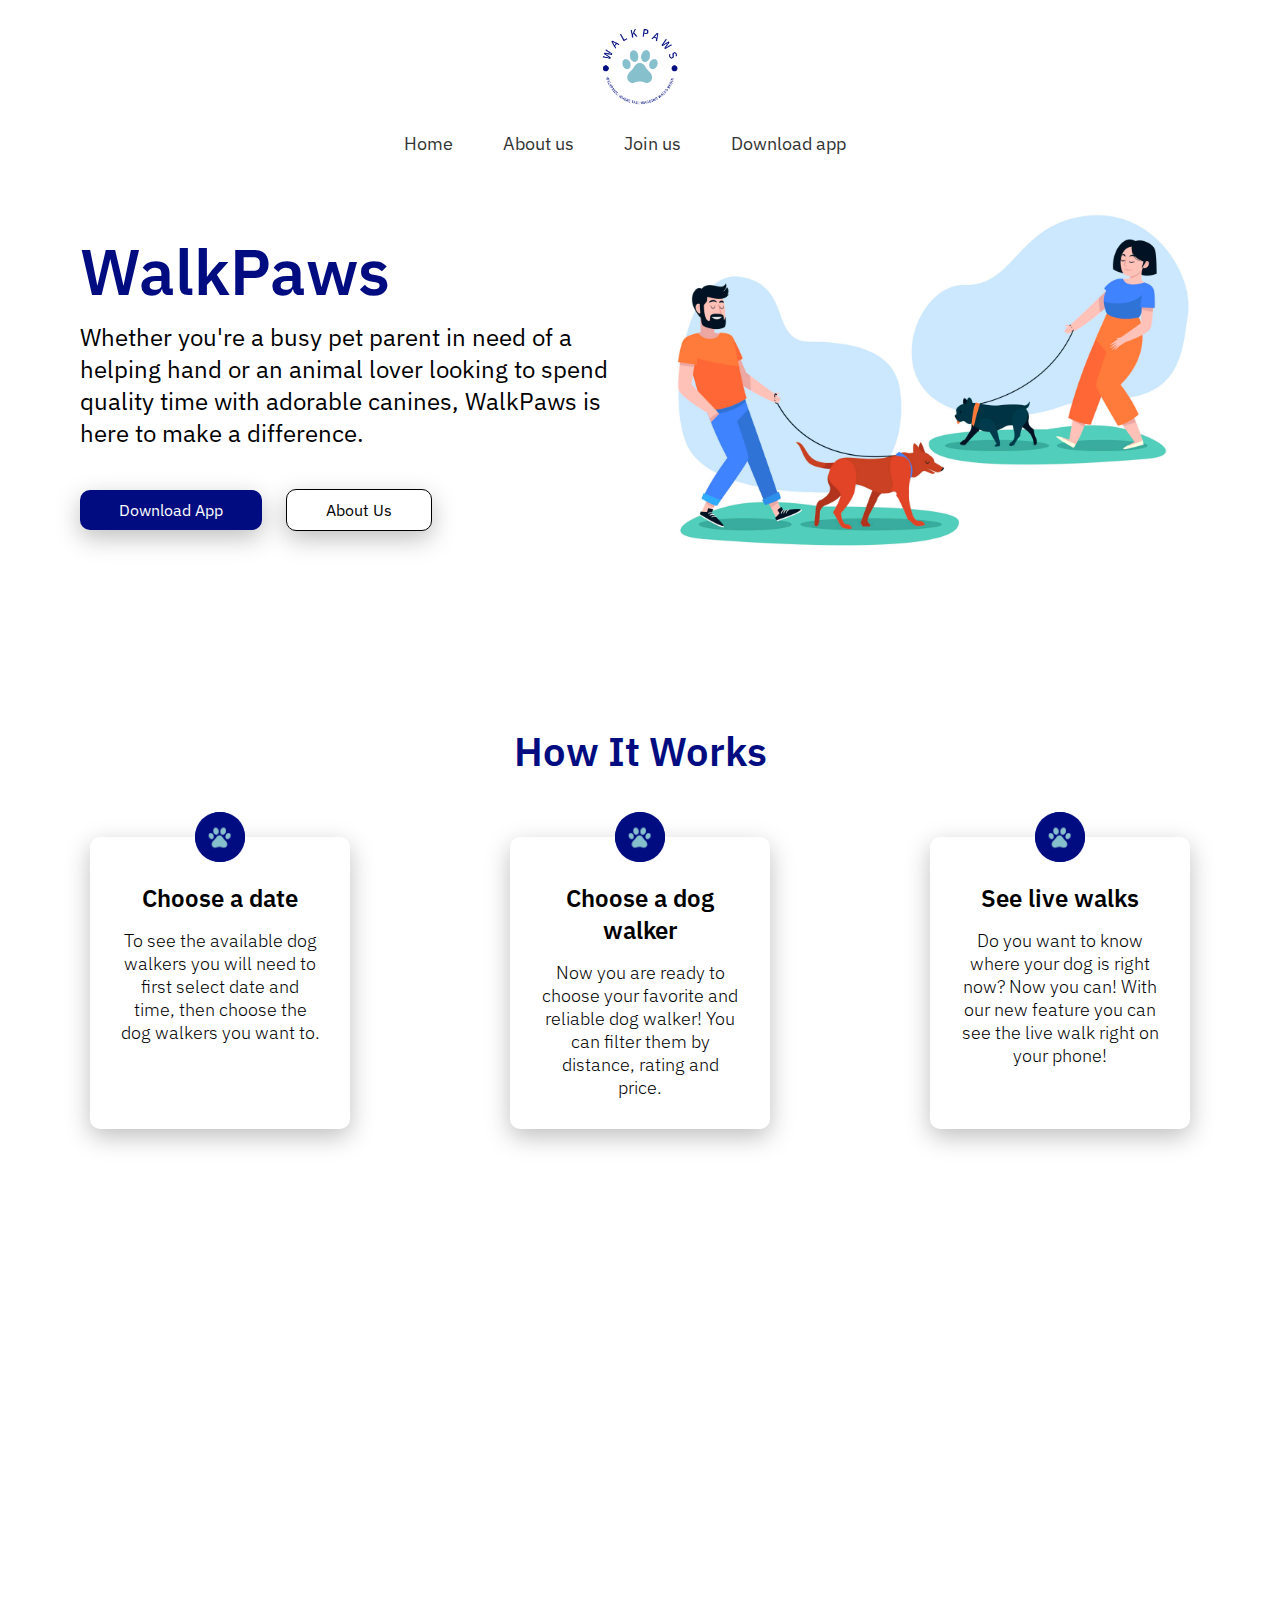
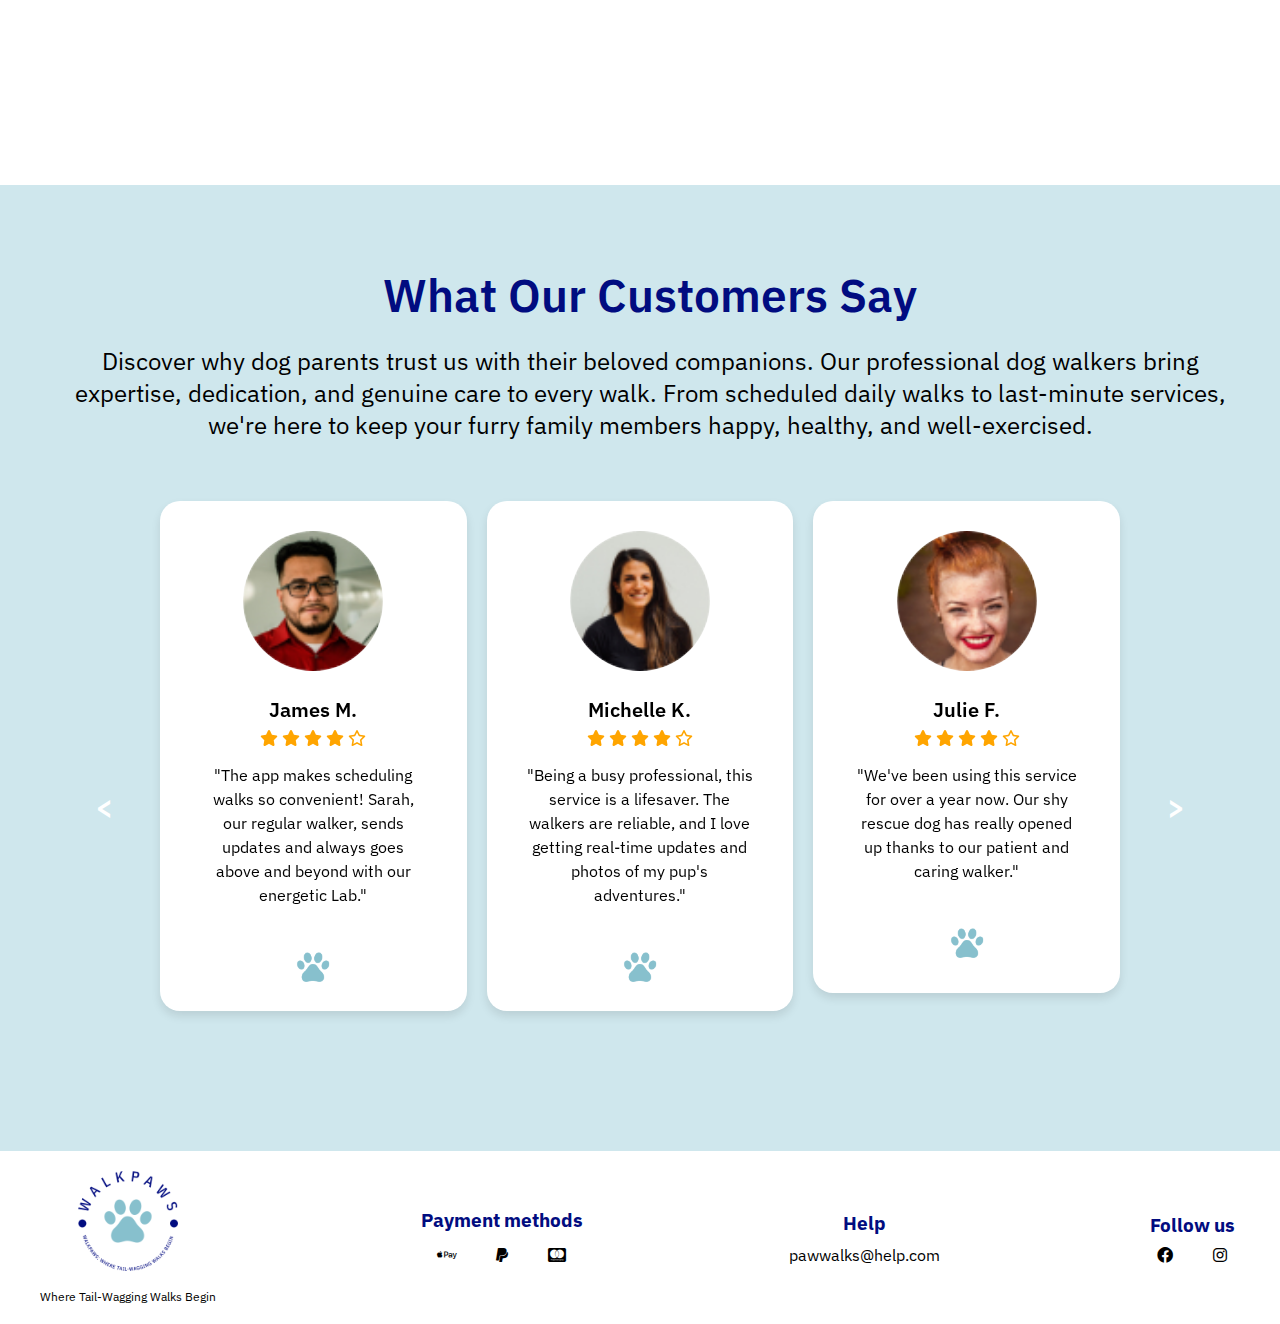
==== commit 916e225a: "transition added in index.html and transition in about us page" ====
--- a/index.html
+++ b/index.html
@@ -281,6 +281,7 @@
             </div>
         </div>
     </footer>
+    
     <!-- Add Swiper JS -->
     <script src="https://code.jquery.com/jquery-3.6.0.min.js"></script>
     <script src="https://cdnjs.cloudflare.com/ajax/libs/OwlCarousel2/2.3.4/owl.carousel.min.js"></script>
@@ -299,5 +300,64 @@
             console.log("Owl Carousel initialized."); // Check if Owl Carousel initializes
         });
     </script>
+
+    <script>
+        const observerOptions = {
+            root: null,
+            rootMargin: '0px',
+            threshold: 0.2
+        };
+
+        const observer = new IntersectionObserver((entries) => {
+            entries.forEach(entry => {
+                if (entry.isIntersecting) {
+                    const cards = entry.target.querySelectorAll('.card-explanation');
+                    cards.forEach((card, index) => {
+                        // Make card visible
+                        card.style.visibility = 'visible';
+                        // Add animation with delay
+                        setTimeout(() => {
+                            card.style.opacity = '1';
+                            card.style.transform = 'translateY(0)';
+                        }, index * 200); // 200ms delay between each card
+                    });
+                    observer.unobserve(entry.target);
+                }
+            });
+        }, observerOptions);
+
+        document.addEventListener('DOMContentLoaded', () => {
+            const cardsSection = document.querySelector('.cards-container');
+            if (cardsSection) {
+                observer.observe(cardsSection);
+            }
+        });
+    </script>
+
+    <script>
+        const joinUsObserverOptions = {
+            root: null,
+            rootMargin: '0px',
+            threshold: 0.2
+        };
+
+        const joinUsObserver = new IntersectionObserver((entries) => {
+            entries.forEach(entry => {
+                if (entry.isIntersecting) {
+                    entry.target.classList.add('fade-in');
+                    joinUsObserver.unobserve(entry.target);
+                }
+            });
+        }, joinUsObserverOptions);
+
+        document.addEventListener('DOMContentLoaded', () => {
+            const joinUsSection = document.querySelector('.join-us-section');
+            if (joinUsSection) {
+                joinUsObserver.observe(joinUsSection);
+            }
+        });
+    </script>
+
+
     </body>
 </html>--- a/style.css
+++ b/style.css
@@ -32,7 +32,21 @@
     padding: 80px;
     background-color: #fff;
     padding-top: 20px;
-}
+    animation: fadeIn 1.5s ease-in;
+    /* Optional: if you want elements to start completely transparent */
+    opacity: 1;
+}
+
+@keyframes fadeIn {
+    from {
+      opacity: 0;
+      transform: translateY(20px); /* Optional: adds a slight upward movement */
+    }
+    to {
+      opacity: 1;
+      transform: translateY(0);
+    }
+  }
 
 .left-column {
     flex: 1;
@@ -221,6 +235,31 @@
     height: auto;
 }
 
+.card-explanation {
+        background-color: #fff;
+        border-radius: 10px;
+        padding: 30px;
+        max-width: 200px;
+        text-align: center;
+        transition: transform 0.3s ease;
+        box-shadow: 0 8px 24px rgba(0, 0, 0, 0.25);
+        opacity: 0; /* Start with opacity 0 */
+        visibility: hidden; /* Hide the cards by default */
+        transform: translateY(50px); /* Start below their final position */
+        transition: opacity 0.8s ease, transform 0.8s ease;
+}
+
+@keyframes slideInFromBottom {
+    from {
+        opacity: 0;
+        transform: translateY(50px);
+    }
+    to {
+        opacity: 1;
+        transform: translateY(0);
+    }
+}
+
 .card-explanation h3 {
     font-size: 24px;
     color: #000;
@@ -238,6 +277,16 @@
 .join-us-section {
     padding: 80px 20px;
     background-color: #fff;
+    opacity: 0; /* Start hidden */
+    visibility: hidden; /* Hide by default */
+    transform: translateY(20px); /* Start slightly below final position */
+    transition: opacity 2.5s ease, transform 2.5s ease, visibility 2.5s ease;
+}
+
+.join-us-section.fade-in {
+    opacity: 1;
+    visibility: visible;
+    transform: translateY(0);
 }
 
 .join-us-container {
@@ -565,8 +614,19 @@
     color: #010C80;
     font-size: 46px;
     text-align: center;
-    margin-bottom: 60px;
-}
+    margin-bottom: 0px;
+}
+
+.what-we-offer p{
+    font-size: 24px;
+    line-height: 1.6;
+    color: #000;
+    max-width: 800px;
+    margin: 20px auto;
+    text-align: center;
+    margin-bottom: 30px;
+}
+
 
 /* Common styles for both sections */
 .offer-item-right, 
@@ -586,6 +646,7 @@
 .offer-item-right {
     background: linear-gradient(to right, #87C0CD 60%, #ffffff);
     animation: slideIn 1s ease-out forwards;
+    
 }
 
 @keyframes slideIn {
@@ -621,6 +682,10 @@
     max-width: 500px;
     text-align: left;
     padding-right: 40px;
+}
+
+.offer-content-left p{
+    text-align: left;
 }
 
 /* Paw prints image */
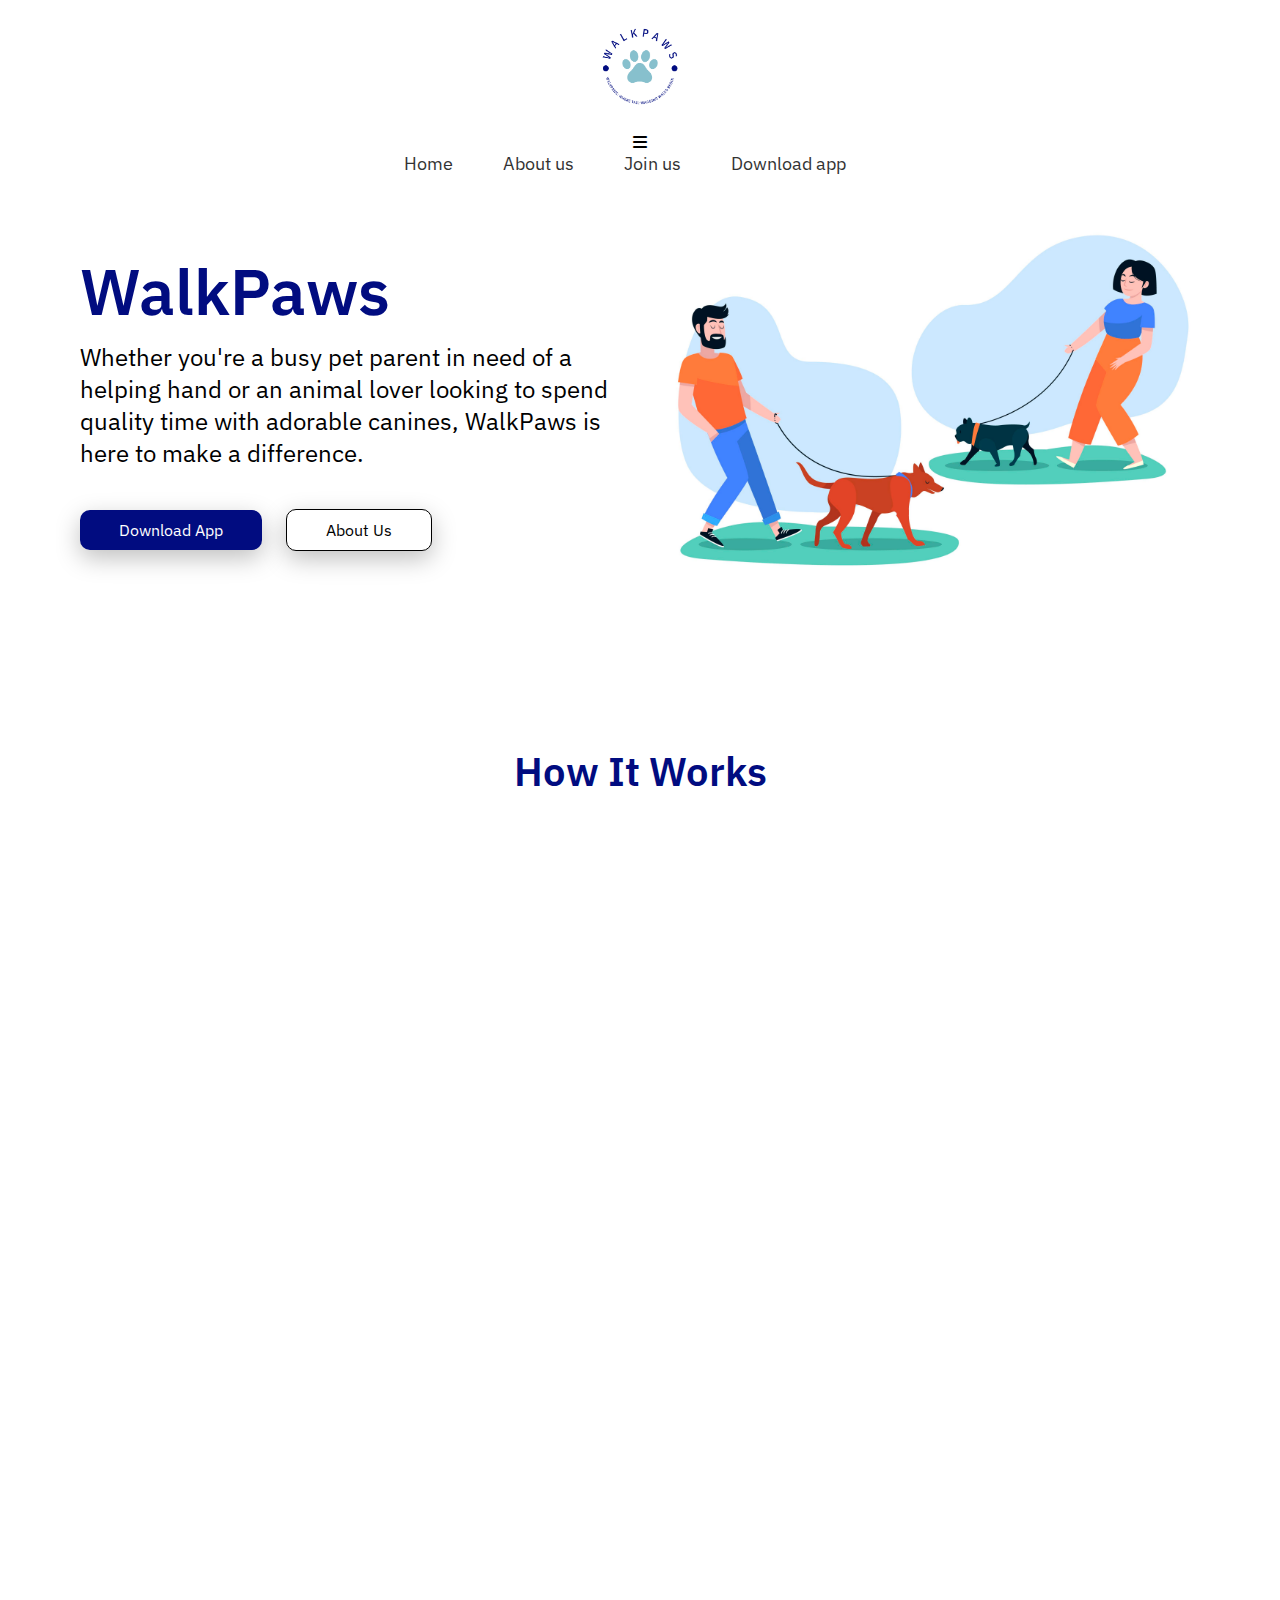
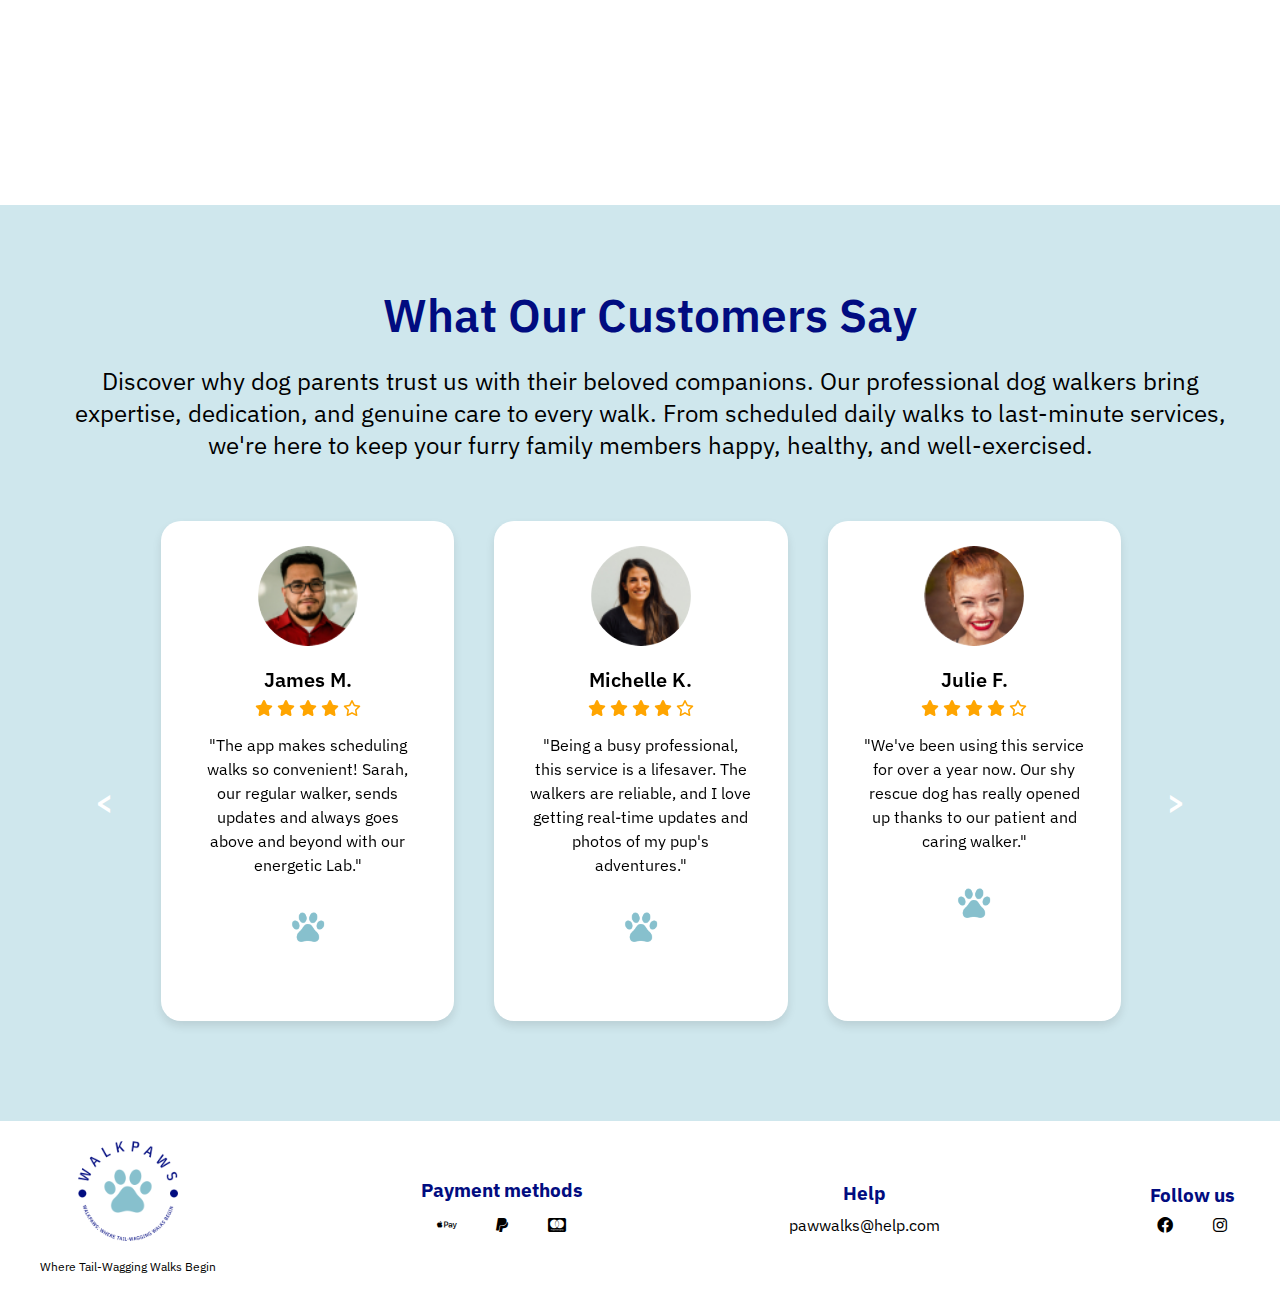
==== commit 488b73db: "responsive hero page created." ====
--- a/index.html
+++ b/index.html
@@ -2,7 +2,7 @@
 <html>
     <head>
         <title>WalkPaws</title>
-        <meta name="viewport" content="with=device-width, initial-scale=1.0">
+        <meta name="viewport" content="width=device-width, initial-scale=1.0">
         <link rel="stylesheet" href="style.css">
         <link rel="preconnect" href="https://fonts.googleapis.com">
         <link rel="preconnect" href="https://fonts.gstatic.com" crossorigin>
@@ -22,6 +22,9 @@
                         <img src="Images/walkpaws-high-resolution-color-logo.png" alt="WalkPaws Logo">
                     </a>
                 </div>
+                <div class="hamburger-menu">
+                    <i class="fas fa-bars"></i>
+                </div>
                 <ul>
                     <li><a href="index.html">Home</a></li>
                     <li><a href="aboutus.html">About us</a></li>
@@ -246,7 +249,7 @@
             </div>
         </section>
 
-        <!-- Footer -->
+    <!-- Footer -->
     <footer>
         <div class="footer-container">
             <!-- Logo Section -->
@@ -289,13 +292,27 @@
         $(document).ready(function(){
             console.log("jQuery is loaded and document is ready."); // Check if jQuery is working
             $(".owl-carousel").owlCarousel({
-                items: 3,
                 loop: true,
+                margin: 20,
                 autoplay: true,
                 autoplayTimeout: 3000,
                 autoplayHoverPause: true,
                 nav: true,
-                navText: ["<div class='nav-button prev'><</div>", "<div class='nav-button next'>></div>"]
+                navText: ["<div class='nav-button prev'><</div>", "<div class='nav-button next'>></div>"],
+                responsive: {
+                    0: {
+                        items: 1,
+                        nav: false
+                    },
+                    768: {
+                        items: 2,
+                        nav: true
+                    },
+                    1024: {
+                        items: 3,
+                        nav: true
+                    }
+                }
             });
             console.log("Owl Carousel initialized."); // Check if Owl Carousel initializes
         });
@@ -357,6 +374,44 @@
             }
         });
     </script>
+    
+    <!-- Hamburger menu for phone screen size -->
+    <script>
+        document.querySelector('.hamburger-menu').addEventListener('click', function() {
+            document.querySelector('nav ul').classList.toggle('show');
+        });
+    </script>
+
+    <script>
+        $(document).ready(function(){
+            $(".owl-carousel").owlCarousel({
+                loop: true,
+                margin: 20,
+                nav: true,
+                navText: [
+                    "<i class='fas fa-chevron-left nav-button prev'></i>",
+                    "<i class='fas fa-chevron-right nav-button next'></i>"
+                ],
+                responsive: {
+                    0: {
+                        items: 1,
+                        nav: false // Hide navigation on mobile
+                    },
+                    600: {
+                        items: 2,
+                        nav: false
+                    },
+                    1024: {
+                        items: 3,
+                        nav: true
+                    }
+                },
+                autoplay: true,
+                autoplayTimeout: 5000,
+                autoplayHoverPause: true
+            });
+        });
+    </script>
 
 
     </body>
--- a/style.css
+++ b/style.css
@@ -32,7 +32,7 @@
     padding: 80px;
     background-color: #fff;
     padding-top: 20px;
-    animation: fadeIn 1.5s ease-in;
+    animation: fadeIn 0.7s ease-in;
     /* Optional: if you want elements to start completely transparent */
     opacity: 1;
 }
@@ -181,6 +181,115 @@
     /* Expands the underline from left to right */
 }
 
+/* Tablet Styles (max-width: 1024px) */
+@media screen and (max-width: 1024px) {
+    /* Header adjustments */
+    .logo-container img {
+        width: 120px; /* Slightly smaller logo */
+    }
+
+    nav ul {
+        gap: 15px; /* Reduce gap between nav items */
+    }
+
+    nav ul li {
+        padding-right: 20px; /* Reduce padding */
+    }
+
+    nav ul li a {
+        font-size: 16px; /* Slightly smaller font */
+    }
+
+    /* Hero section adjustments */
+    .hero-section {
+        padding: 40px; /* Reduce padding */
+        flex-direction: column; /* Stack columns on tablet */
+        text-align: center;
+    }
+
+    .left-column {
+        padding-right: 0;
+        margin-bottom: 40px;
+    }
+
+    h1 {
+        font-size: 48px; /* Smaller heading */
+    }
+
+    p {
+        font-size: 20px; /* Smaller paragraph text */
+        padding-bottom: 20px;
+    }
+
+    .right-column {
+        text-align: center;
+    }
+
+    .right-column img {
+        width: 80%; /* Slightly smaller image */
+    }
+
+    .button-container {
+        display: flex;
+        justify-content: center;
+        gap: 20px;
+    }
+
+    .button-primary,
+    .button-secondary {
+        margin: 20px 0;
+    }
+}
+
+@media screen and (max-width: 768px) {
+    header {
+        padding: 10px 20px;
+    }
+
+    nav {
+        display: flex;
+        justify-content: space-between;
+        align-items: center;
+        position: relative;
+    }
+
+    .logo-container {
+        margin-bottom: 0;
+    }
+
+    .logo-container img {
+        width: 80px;
+    }
+
+    .hamburger-menu {
+        display: block;
+        cursor: pointer;
+        padding: 10px;
+        margin-left: auto; /* Pushes menu to right */
+    }
+
+    nav ul {
+        display: none;
+        flex-direction: column;
+        position: absolute;
+        top: 100%;
+        left: 0;
+        right: 0;
+        background-color: #fff;
+        padding: 20px;
+        box-shadow: 0 2px 5px rgba(0,0,0,0.1);
+        z-index: 1000;
+    }
+
+    nav ul.show {
+        display: flex;
+    }
+
+    nav ul li {
+        padding: 10px 0;
+    }
+}
+
 /* How it works section */
 
 .cards-section {
@@ -273,6 +382,102 @@
     font-weight: 300;
 }
 
+/* Tablet Styles (max-width: 1024px) */
+@media screen and (max-width: 1024px) {
+    .cards-section {
+        padding: 60px 20px; /* Slightly reduce padding */
+    }
+
+    .cards-section h2 {
+        font-size: 36px; /* Slightly smaller heading */
+        margin-bottom: 50px;
+    }
+
+    .cards-container {
+        gap: 30px; /* Adjust gap between cards */
+        padding: 0 20px; /* Add some padding to container */
+        align-items: center;
+    }
+
+    .card-explanation {
+        max-width: 280px; /* Slightly wider cards on tablet */
+        margin-bottom: 20px;
+    }
+
+    .card-explanation h3 {
+        font-size: 22px; /* Adjust heading size */
+    }
+
+    .card-explanation p {
+        font-size: 16px; /* Adjust paragraph size */
+    }
+}
+
+/* Mobile Styles (max-width: 768px) */
+@media screen and (max-width: 768px) {
+    .cards-section {
+        padding: 40px 15px;
+    }
+
+    .cards-section h2 {
+        font-size: 32px;
+        margin-bottom: 40px;
+    }
+
+    .cards-container {
+        flex-direction: column; /* Stack cards vertically */
+        align-items: center;
+        gap: 40px; /* Increase gap between stacked cards */
+    }
+
+    .card-explanation {
+        max-width: 100%; /* Full width on mobile */
+        width: calc(100% - 40px); /* Account for padding */
+        margin: 10px 20px;
+        padding: 25px 20px;
+        align-items: center;
+    }
+
+    /* Adjust icon positioning for mobile */
+    .icon {
+        width: 45px;
+        height: 45px;
+        margin-top: -45px; /* Adjust based on new icon size */
+    }
+
+    .icon img {
+        width: 45px;
+        height: auto;
+    }
+
+    .card-explanation h3 {
+        font-size: 20px;
+        margin-bottom: 12px;
+    }
+
+    .card-explanation p {
+        font-size: 16px;
+        line-height: 1.4;
+    }
+}
+
+/* Small Mobile Styles (max-width: 480px) */
+@media screen and (max-width: 480px) {
+    .cards-section h2 {
+        font-size: 28px;
+        margin-bottom: 30px;
+    }
+
+    .card-explanation {
+        padding: 20px 15px;
+        margin: 10px 0;
+    }
+
+    .cards-container {
+        gap: 35px; /* Slightly reduce gap for very small screens */
+    }
+}
+
 /* Join us section*/
 .join-us-section {
     padding: 80px 20px;
@@ -280,7 +485,7 @@
     opacity: 0; /* Start hidden */
     visibility: hidden; /* Hide by default */
     transform: translateY(20px); /* Start slightly below final position */
-    transition: opacity 2.5s ease, transform 2.5s ease, visibility 2.5s ease;
+    transition: opacity 2.5s ease, transform 0.7s ease, visibility 2.5s ease;
 }
 
 .join-us-section.fade-in {
@@ -318,6 +523,106 @@
     margin-bottom: 20px;
 }
 
+/* Tablet Styles (max-width: 1024px) */
+@media screen and (max-width: 1024px) {
+    .join-us-section {
+        padding: 60px 40px; /* Adjust padding for tablets */
+    }
+
+    .join-us-container {
+        max-width: 900px; /* Slightly reduce max-width */
+        gap: 30px; /* Add gap between image and text */
+    }
+
+    .join-us-image {
+        padding-right: 0; /* Remove right padding */
+    }
+
+    .join-us-image img {
+        max-width: 350px; /* Slightly smaller image */
+    }
+
+    .join-us-text h2 {
+        font-size: 36px; /* Smaller heading */
+        margin-bottom: 15px;
+    }
+
+    .join-us-text p {
+        font-size: 18px; /* Adjust paragraph text size */
+        margin-bottom: 25px;
+    }
+
+    .join-us-text .button-primary {
+        padding: 12px 30px; /* Slightly smaller button */
+    }
+}
+
+/* Mobile Styles (max-width: 768px) */
+@media screen and (max-width: 768px) {
+    .join-us-section {
+        padding: 40px 20px;
+    }
+
+    .join-us-container {
+        flex-direction: column; /* Stack elements vertically */
+        align-items: center;
+        text-align: center;
+    }
+
+    .join-us-image {
+        order: 2;
+        margin-bottom: 30px;
+    }
+
+    .join-us-image img {
+        max-width: 280px; /* Even smaller image for mobile */
+        margin: 0 auto; /* Center image */
+    }
+
+    .join-us-text {
+        order: 1; /* Pull text to top */
+        padding: 0; /* Remove padding */
+    }
+
+    .join-us-text h2 {
+        font-size: 32px;
+        margin-bottom: 15px;
+    }
+
+    .join-us-text p {
+        font-size: 16px;
+        margin-bottom: 25px;
+        padding: 0 10px; /* Add some padding to text */
+    }
+
+    .join-us-text .button-primary {
+        width: 100%; /* Full-width button */
+        max-width: 280px; /* Maximum button width */
+        margin: 0 auto; /* Center button */
+        padding: 14px 20px; /* Larger touch target */
+    }
+}
+
+/* Small Mobile Styles (max-width: 480px) */
+@media screen and (max-width: 480px) {
+    .join-us-section {
+        padding: 30px 15px;
+    }
+
+    .join-us-image img {
+        max-width: 240px; /* Smaller image for very small screens */
+    }
+
+    .join-us-text h2 {
+        font-size: 28px;
+    }
+
+    .join-us-text p {
+        font-size: 15px;
+        line-height: 1.4;
+    }
+}
+
 /* Review Section Text */ 
 .review-section{
     padding: 80px 20px 20px 40px;
@@ -353,7 +658,7 @@
     background: #cfe7ed;
     overflow: hidden;
     display: flex;
-    padding: 80px 150px;
+    padding: 40px 150px;
     padding-top: 20px;
 }
 
@@ -365,13 +670,9 @@
     position: relative;
     background: #fff;
     border-radius: 20px;
-    min-height: 400px;
-    max-height: 450px;
-    margin: 20px 10px; /* Consistent left and right margin */
-    /* width: 100%; /* Fill slide width */
-    display: flex;
-    flex-direction: column;
-    padding: 30px;
+    min-height: 450px; /* Increased minimum height to accommodate content */
+    margin: 20px 10px;
+    padding: 25px;
     box-shadow: 0 5px 10px rgba(0, 0, 0, 0.1);
 }
 
@@ -380,15 +681,15 @@
     flex-direction: column;
     align-items: center;
     height: 100%;
-    width: 100%;
+    position: relative; /* Added for better positioning control */
 }
 
 .image {
-    width: 140px;
-    height: 140px;
+    width: 100px;
+    height: 100px;
     border-radius: 50%;
     overflow: hidden;
-    margin-bottom: 20px;
+    margin-bottom: 15px;
 }
 
 .image img {
@@ -416,7 +717,7 @@
 .review-text {
     flex-grow: 1;
     display: flex;
-    align-items: center;
+    align-items: flex-start;
     text-align: center;
     padding: 0 10px;
 }
@@ -431,7 +732,8 @@
     display: flex;
     justify-content: center;
     align-items: center;
-    margin-top: 20px;
+    margin-top: auto;
+    padding-top: 15px; /* Space above logo */
 }
 
 .logo-bottom img {
@@ -481,6 +783,155 @@
     padding: 10px 15px 10px 18px; /* Add padding for the buttons */
 }
 
+/* Tablet Styles (max-width: 1024px) */
+@media screen and (max-width: 1024px) {
+    /* Review section text */
+    .review-section {
+        padding: 60px 40px 20px 40px;
+    }
+
+    .review-paragraph h2 {
+        font-size: 36px;
+        margin-bottom: 15px;
+    }
+
+    .review-paragraph p {
+        font-size: 18px;
+        max-width: 90%;
+        margin: 0 auto;
+    }
+
+    /* Carousel section */
+    .owl-carousel {
+        padding: 60px 100px;
+        padding-top: 20px;
+    }
+
+    .card {
+        min-height: 480px;
+        padding: 25px;
+    }
+
+    .image {
+        width: 120px;
+        height: 120px;
+    }
+
+    /* Adjust navigation buttons */
+    .owl-nav .prev {
+        left: 40px;
+    }
+
+    .owl-nav .next {
+        right: 40px;
+    }
+}
+
+/* Mobile Styles (max-width: 768px) */
+@media screen and (max-width: 768px) {
+    /* Review section text */
+    .review-section {
+        padding: 40px 20px 20px 20px;
+    }
+
+    .review-paragraph h2 {
+        font-size: 32px;
+        margin-bottom: 15px;
+    }
+
+    .review-paragraph p {
+        font-size: 16px;
+        max-width: 100%;
+        padding: 0 10px;
+    }
+
+    /* Carousel section */
+    .owl-carousel {
+        padding: 40px 20px;
+        padding-top: 20px;
+    }
+
+    .card {
+        min-height: 400px;
+        padding: 20px 15px;
+    }
+
+    .image {
+        width: 80px;
+        height: 80px;
+    }
+
+    .name {
+        font-size: 16px;
+    }
+
+    .review-text p {
+        font-size: 14px;
+    }
+
+    .rating {
+        font-size: 14px;
+        padding-bottom: 10px;
+    }
+
+    .logo-bottom img {
+        width: 30px;
+        height: 30px;
+    }
+
+    /* Adjust navigation buttons for mobile */
+    .owl-nav .prev,
+    .owl-nav .next {
+        display: none; /* Hide arrows on mobile for better UI */
+    }
+
+    /* Add touch swipe indication (optional) */
+    .carousel-section::after {
+        content: '';
+        position: absolute;
+        bottom: 10px;
+        left: 50%;
+        transform: translateX(-50%);
+        width: 50px;
+        height: 4px;
+        background: rgba(0, 0, 0, 0.1);
+        border-radius: 2px;
+    }
+}
+
+/* Small Mobile Styles (max-width: 480px) */
+@media screen and (max-width: 480px) {
+    .review-section {
+        padding: 30px 15px 15px 15px;
+    }
+
+    .review-paragraph h2 {
+        font-size: 28px;
+    }
+
+    .review-paragraph p {
+        font-size: 15px;
+    }
+
+    .card {
+        min-height: 380px;
+        padding: 15px;
+    }
+
+    .image {
+        width: 80px;
+        height: 80px;
+    }
+
+    .name {
+        font-size: 16px;
+    }
+
+    .review-text p {
+        font-size: 13px;
+    }
+}
+
 
 /* Footer section*/
 
@@ -557,6 +1008,74 @@
 
 .footer-help a:hover {
     text-decoration: underline;
+}
+
+/* Footer responsive styles */
+@media screen and (max-width: 1024px) {
+    .footer-container {
+        padding: 30px 20px;
+        gap: 30px;
+    }
+
+    .footer-logo img {
+        width: 80px;
+    }
+
+    .footer-logo p {
+        font-size: 11px;
+    }
+}
+
+@media screen and (max-width: 768px) {
+    .footer-container {
+        flex-direction: column;
+        gap: 25px;
+        padding: 20px;
+    }
+
+    .footer-logo,
+    .footer-payment,
+    .footer-help,
+    .footer-social {
+        width: 100%;
+        margin: 10px 0;
+    }
+
+    .footer-logo img {
+        width: 70px;
+        margin-bottom: 8px;
+    }
+
+    .footer-payment-icons,
+    .footer-social-icons {
+        gap: 20px;
+    }
+
+    .footer-payment h3,
+    .footer-help h3,
+    .footer-social h3 {
+        margin-bottom: 8px;
+        font-size: 16px;
+    }
+
+    .footer-help a {
+        font-size: 14px;
+    }
+}
+
+@media screen and (max-width: 480px) {
+    .footer-container {
+        gap: 20px;
+        padding: 15px;
+    }
+
+    .footer-logo img {
+        width: 60px;
+    }
+
+    .footer-logo p {
+        font-size: 10px;
+    }
 }
 
 
@@ -953,4 +1472,8 @@
     .form-intro p {
         font-size: 16px;
     }
-}+}
+
+
+
+/* RESPONSIVE DESIGN FOR TABLET FROM IPAD MINI */
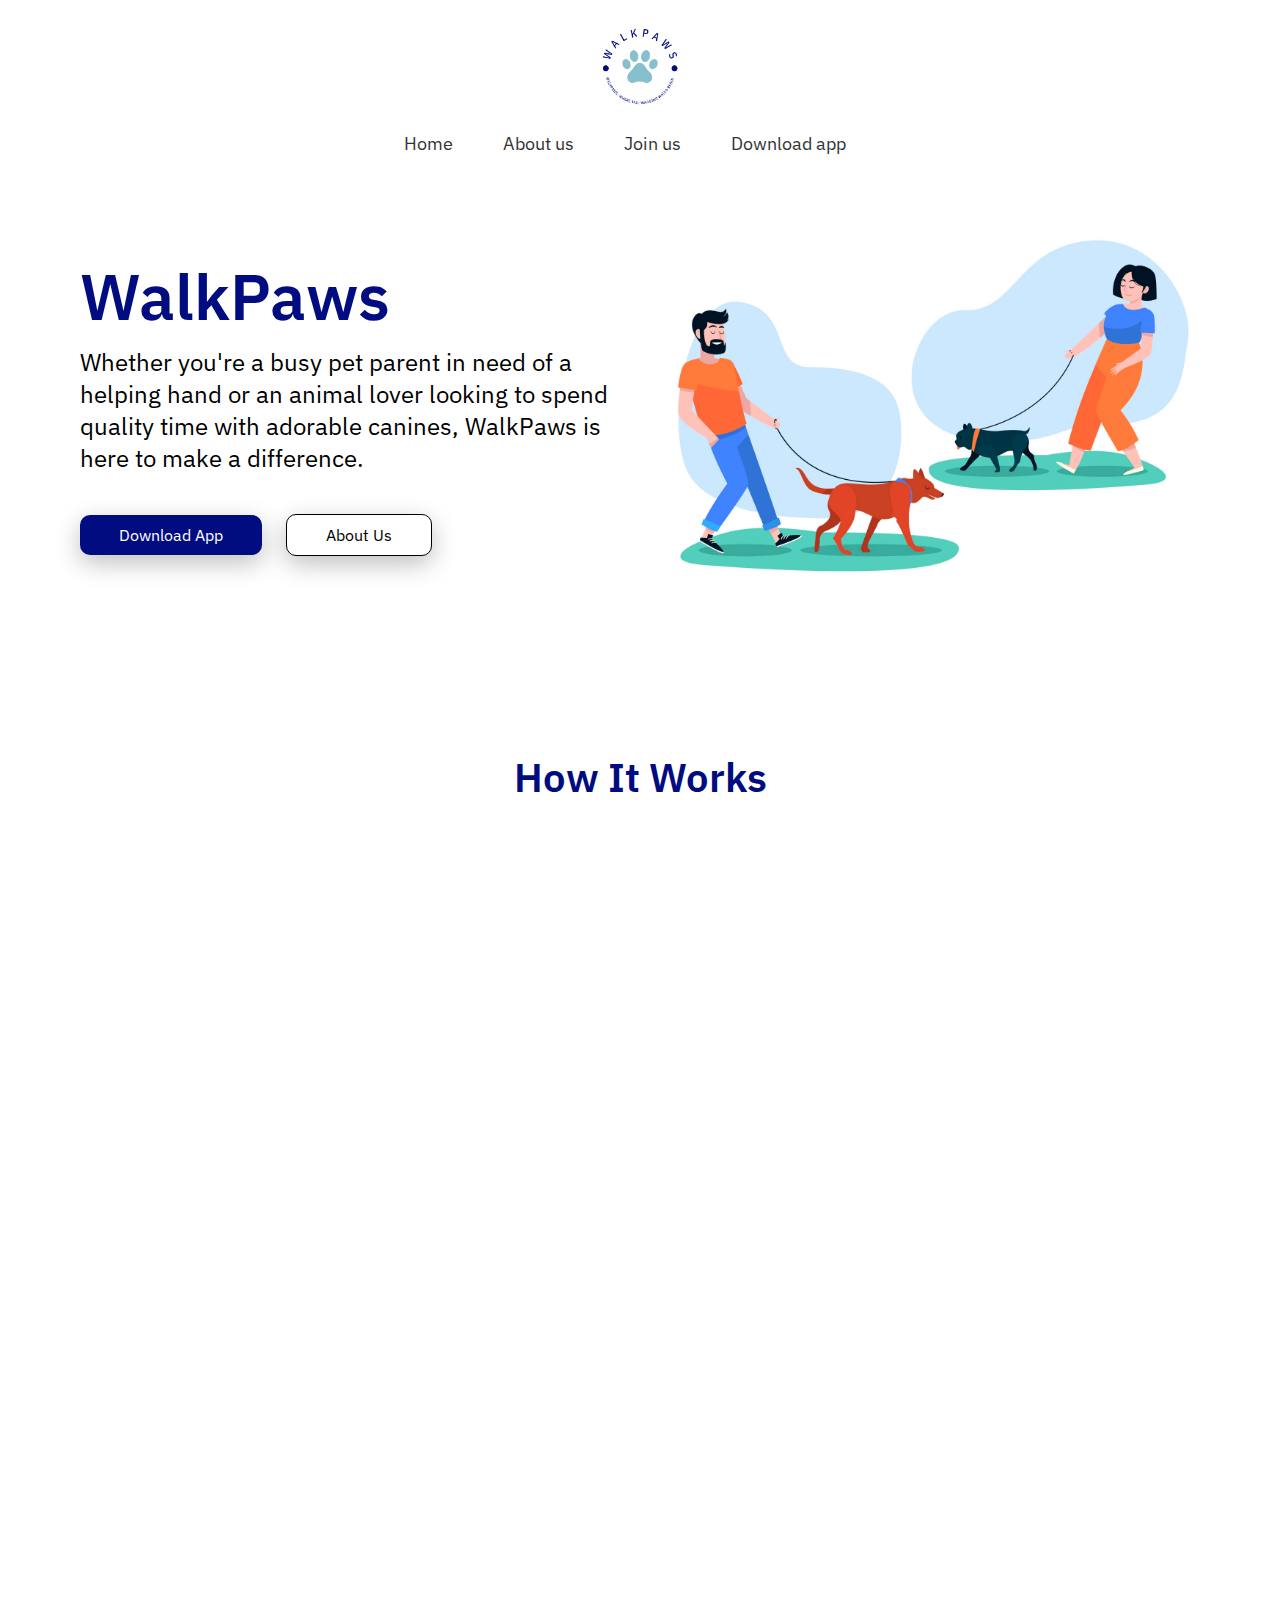
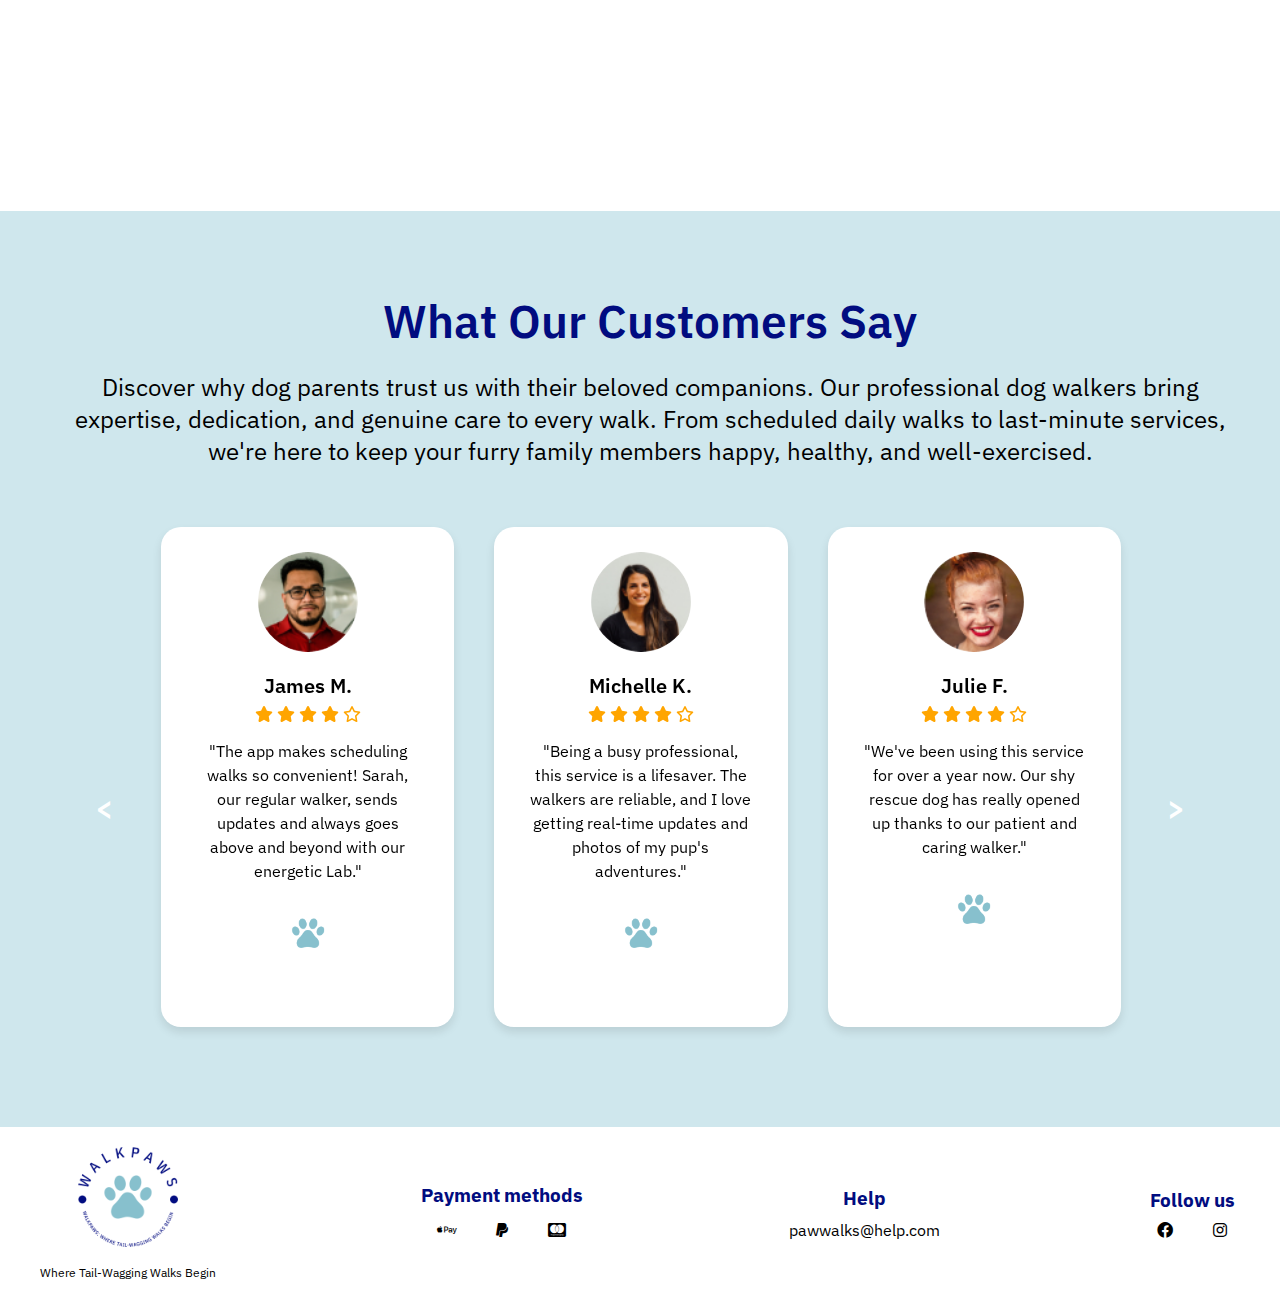
==== commit 767086f1: "nav bae fixed at the top when scrolling" ====
--- a/index.html
+++ b/index.html
@@ -413,6 +413,17 @@
         });
     </script>
 
+    <script>
+        window.addEventListener('scroll', () => {
+            const header = document.querySelector('header');
+            if (window.scrollY > 50) {
+                header.classList.add('scrolled');
+            } else {
+                header.classList.remove('scrolled');
+            }
+        });
+    </script>
+
 
     </body>
 </html>--- a/style.css
+++ b/style.css
@@ -1,3 +1,9 @@
+html, body {
+    max-width: 100%;
+    padding-top: 100px;
+
+}
+
 * {
     margin: 0;
     padding: 0;
@@ -122,6 +128,25 @@
     padding: 20px 0;
     text-align: center;
     padding-top: 0;
+    position: fixed;
+    top: 0;
+    width: 100%;
+    z-index: 1000; /* Keeps navbar above other content */
+    transition: all 0.3s ease;
+}
+
+header.scrolled {
+    padding: 5px 0;
+    box-shadow: 0 2px 15px rgba(0, 0, 0, 0.1);
+}
+
+header.scrolled .logo-container img {
+    width: 100px;
+    transition: all 0.3s ease;
+}
+
+header.scrolled nav ul li a {
+    font-size: 16px;
 }
 
 .logo-container {
@@ -137,7 +162,9 @@
     align-items: center;
 }
 
-
+.hamburger-menu {
+    display: none;
+}
 
 nav {
     margin-top: 10px;
@@ -200,6 +227,14 @@
         font-size: 16px; /* Slightly smaller font */
     }
 
+    header.scrolled {
+        box-shadow: 0 2px 15px rgba(0, 0, 0, 0.1);
+    }
+    
+    header.scrolled .logo-container img {
+        width: 90px;
+    }
+
     /* Hero section adjustments */
     .hero-section {
         padding: 40px; /* Reduce padding */
@@ -246,6 +281,14 @@
         padding: 10px 20px;
     }
 
+    header.scrolled {
+        box-shadow: 0 2px 15px rgba(0, 0, 0, 0.1);
+    }
+
+    header.scrolled .logo-container img {
+        width: 80px;
+    }
+
     nav {
         display: flex;
         justify-content: space-between;
@@ -258,7 +301,7 @@
     }
 
     .logo-container img {
-        width: 80px;
+        width: 100px;
     }
 
     .hamburger-menu {
@@ -266,6 +309,12 @@
         cursor: pointer;
         padding: 10px;
         margin-left: auto; /* Pushes menu to right */
+        font-size: 24px;
+        color: #010C80;
+    }
+
+    .hamburger-menu i {
+        font-size: 28px; /* Make the icon bigger */
     }
 
     nav ul {
@@ -1121,6 +1170,63 @@
     text-align: center;
 }
 
+@media screen and (max-width: 1024px) {
+    .about-hero-section {
+        padding: 60px 20px;
+    }
+
+    .about-hero-content {
+        max-width: 800px;
+    }
+
+    .hero-image {
+        width: 180px;
+    }
+
+    .about-hero-content h2 {
+        font-size: 40px;
+    }
+
+    .about-hero-content p {
+        font-size: 20px;
+        max-width: 700px;
+    }
+}
+
+@media screen and (max-width: 768px) {
+    .about-hero-section {
+        padding: 40px 20px;
+    }
+
+    .hero-image {
+        width: 150px;
+    }
+
+    .about-hero-content h2 {
+        font-size: 32px;
+    }
+
+    .about-hero-content p {
+        font-size: 16px;
+        padding: 0 15px;
+        max-width: 100%;
+    }
+}
+
+@media screen and (max-width: 480px) {
+    .about-hero-section {
+        padding: 30px 15px;
+    }
+
+    .hero-image {
+        width: 120px;
+    }
+
+    .about-hero-content h2 {
+        font-size: 28px;
+    }
+}
+
 /* What we offer section */
 .what-we-offer {
     padding: 60px 20px;
@@ -1269,40 +1375,150 @@
     }
 }
 
-/* Responsive design */
-@media (max-width: 1024px) {
-    .paw-prints {
-        width: 400px;
-        height: 266px;
-    }
-}
-
-@media (max-width: 768px) {
+
+/* Tablet styles */
+@media screen and (max-width: 1024px) {
+    .what-we-offer {
+        padding: 40px 0;
+    }
+ 
+    .what-we-offer h2 {
+        font-size: 36px;
+    }
+ 
+    .what-we-offer p {
+        font-size: 18px;
+        max-width: 90%;
+    }
+ 
     .offer-item-right,
     .offer-item-left {
+        padding: 40px 0;
+        height: auto;
+        background: #87C0CD;
+    }
+
+    .offer-content-left {
+        padding-left: 60px;
+    }
+ 
+    .offer-content-left h3 {
+        font-size: 28px;
+    }
+
+    .offer-content-left p {
+        margin-left: 0;
+    }
+ 
+    .paw-prints,
+    .support-image {
+        width: 400px;
+    }
+ }
+ 
+ /* Mobile styles */
+
+    @media screen and (max-width: 768px) {
+    .what-we-offer {
+        padding: 30px 0;
+        width: 100%;
+    }
+    .what-we-offer p {
+        padding: 0 15px;
+        width: 100%;
+        box-sizing: border-box;
+    }
+    .what-we-offer h2 {
+        font-size: 32px;
+    }
+ 
+    .what-we-offer p {
+        font-size: 16px;
+        max-width: 100%;
+    }
+ 
+    .offer-item-right,
+    .offer-item-left {
+        display: flex;
         flex-direction: column;
-        text-align: center;
-        padding: 20px;
-    }
-
+        padding: 30px 0;
+        background: #87C0CD;
+    }
+ 
     .offer-content-left {
-        max-width: 100%;
-        text-align: center;
-        padding: 0;
+        width: 100%;
+        order: 1;
+        padding: 15px;
         margin-bottom: 20px;
+        text-align: left;
+    } 
+ 
+    .paw-prints,
+    .support-image {
+       width: 100%;
+       order: 2;
     }
 
     .paw-prints {
+        margin-top: -100px;
+    }
+
+    .support-image {
+        width: 80%;
+        margin-top: -50px;
+    }
+ 
+    .paw-prints img,
+    .support-image img {
         width: 100%;
         height: auto;
-        margin: 20px 0;
-    }
-
-    .support-image {
-        width: 200px;
-        margin: 20px 0;
-    }
-}
+        object-fit: contain;
+    }
+ 
+    .offer-content-left p {
+        padding: 0 15px;
+        margin: 15px 0;
+        width: 100%;
+        box-sizing: border-box;
+        text-align: center;
+    }
+ 
+    .offer-content-left h3 {
+        color: #010C80;
+        font-size: 24px;
+        margin-bottom: 15px;
+        text-align: center;
+    }
+ 
+    .download-button-container {
+        margin: 30px 0;
+    }
+ 
+    .download-button-container .button-primary {
+        width: 80%;
+        max-width: 280px;
+    }
+ }
+ 
+ /* Small mobile styles */
+ @media screen and (max-width: 480px) {
+    .what-we-offer h2 {
+        font-size: 28px;
+    }
+ 
+    .what-we-offer p {
+        font-size: 14px;
+    }
+ 
+    .offer-content-left h3 {
+        font-size: 22px;
+    }
+
+    .offer-item-left,
+    .offer-item-right {
+        background: #87C0CD;
+    }
+ }
 
 /* Join us page*/
 
@@ -1356,24 +1572,96 @@
 }
 
 /* Responsive design */
-@media (max-width: 1024px) {
+/* Tablet styles */
+@media screen and (max-width: 1024px) {
+    .join-hero-section {
+        padding: 100px 40px;
+    }
+
+    .join-hero-content {
+        max-width: 600px;
+    }
+
+    .join-hero-content h2 {
+        font-size: 40px;
+    }
+
+    .join-hero-content p {
+        font-size: 20px;
+    }
+
     .join-hero-image {
-        width: 500px;
-        right: -50px;
-    }
-}
-
-@media (max-width: 768px) {
+        width: 400px;
+        right: -40px;
+    }
+}
+
+/* Mobile styles */
+@media screen and (max-width: 768px) {
+    .join-hero-section {
+        padding: 60px 20px;
+    }
+
+    section.join-hero-section {
+        padding-bottom: 30px;
+    }
+
+    .join-hero-content {
+        max-width: 100%;
+    }
+
+    .join-hero-content h2 {
+        font-size: 32px;
+        margin-bottom: 15px;
+    }
+
+    .join-hero-content p {
+        font-size: 16px;
+        padding: 0 15px;
+        line-height: 1.5;
+    }
+
     .join-hero-image {
-        display: none;  /* Hide image on mobile */
-    }
-    
-    .join-hero-content {
-        padding: 0 20px;
+        position: static;
+        width: 100%;
+        max-width: 300px;
+        margin: 0 auto 0;
+        transform: none;
+        opacity: 0.2;
+        display: block;
+    }
+
+    .join-hero-image img {
+        margin-top: -30px;
+    }
+}
+
+/* Small mobile styles */
+@media screen and (max-width: 480px) {
+    .join-hero-section {
+        padding: 40px 15px;
+    }
+
+    .join-hero-content h2 {
+        font-size: 28px;
+    }
+
+    .join-hero-content p {
+        font-size: 16px;
+        padding: 0 15px;
+        line-height: 1.5;
+    }
+
+    .join-hero-image {
+        max-width: 250px;
     }
 }
 
 /* Form Section Styles */
+section.form-section {
+    padding-top: 30px;
+}
+
 .form-section {
     padding: 60px 20px;
     max-width: 1200px;
@@ -1464,16 +1752,43 @@
 }
 
 /* Responsive design */
-@media (max-width: 768px) {
+   
+@media screen and (max-width: 1024px) {
+    .form-intro p {
+        font-size: 20px;
+    }
+
+    .form-intro {
+        padding: 30px 60px;
+    }
+    
+    .join-hero-image {
+        margin-right: 50px;
+        opacity: 20%;
+    }
+}
+
+@media screen and (max-width: 768px) {
     .form-container {
         padding: 20px;
     }
 
     .form-intro p {
-        font-size: 16px;
-    }
-}
-
-
-
-/* RESPONSIVE DESIGN FOR TABLET FROM IPAD MINI */
+        font-size: 14px;
+        line-height: 1.5;
+    }
+
+    .form-intro h2 {
+        font-size: 32px;
+    }
+
+    .form-intro {
+        margin: 20px 0;
+        padding: 0 15px;
+    }
+
+    .join-hero-image {
+        opacity: 100%;
+        align-items: center;
+    }
+}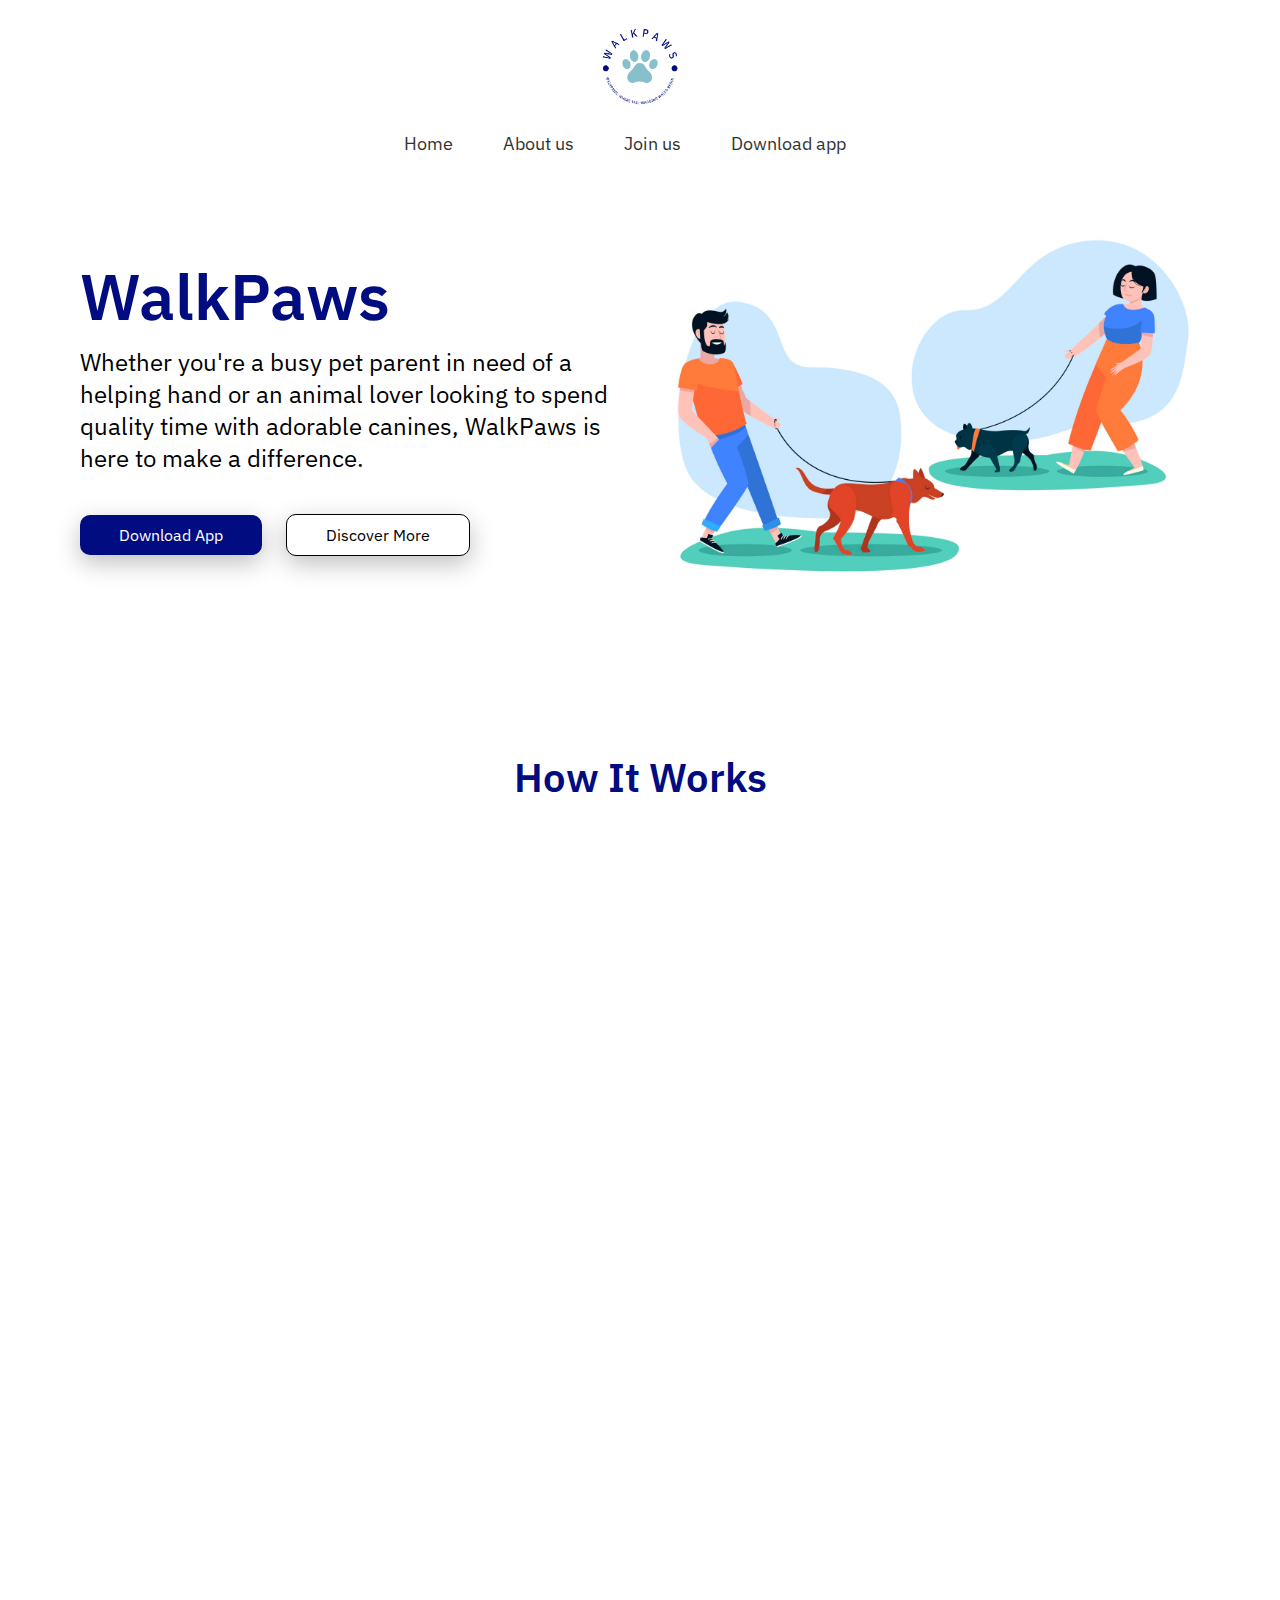
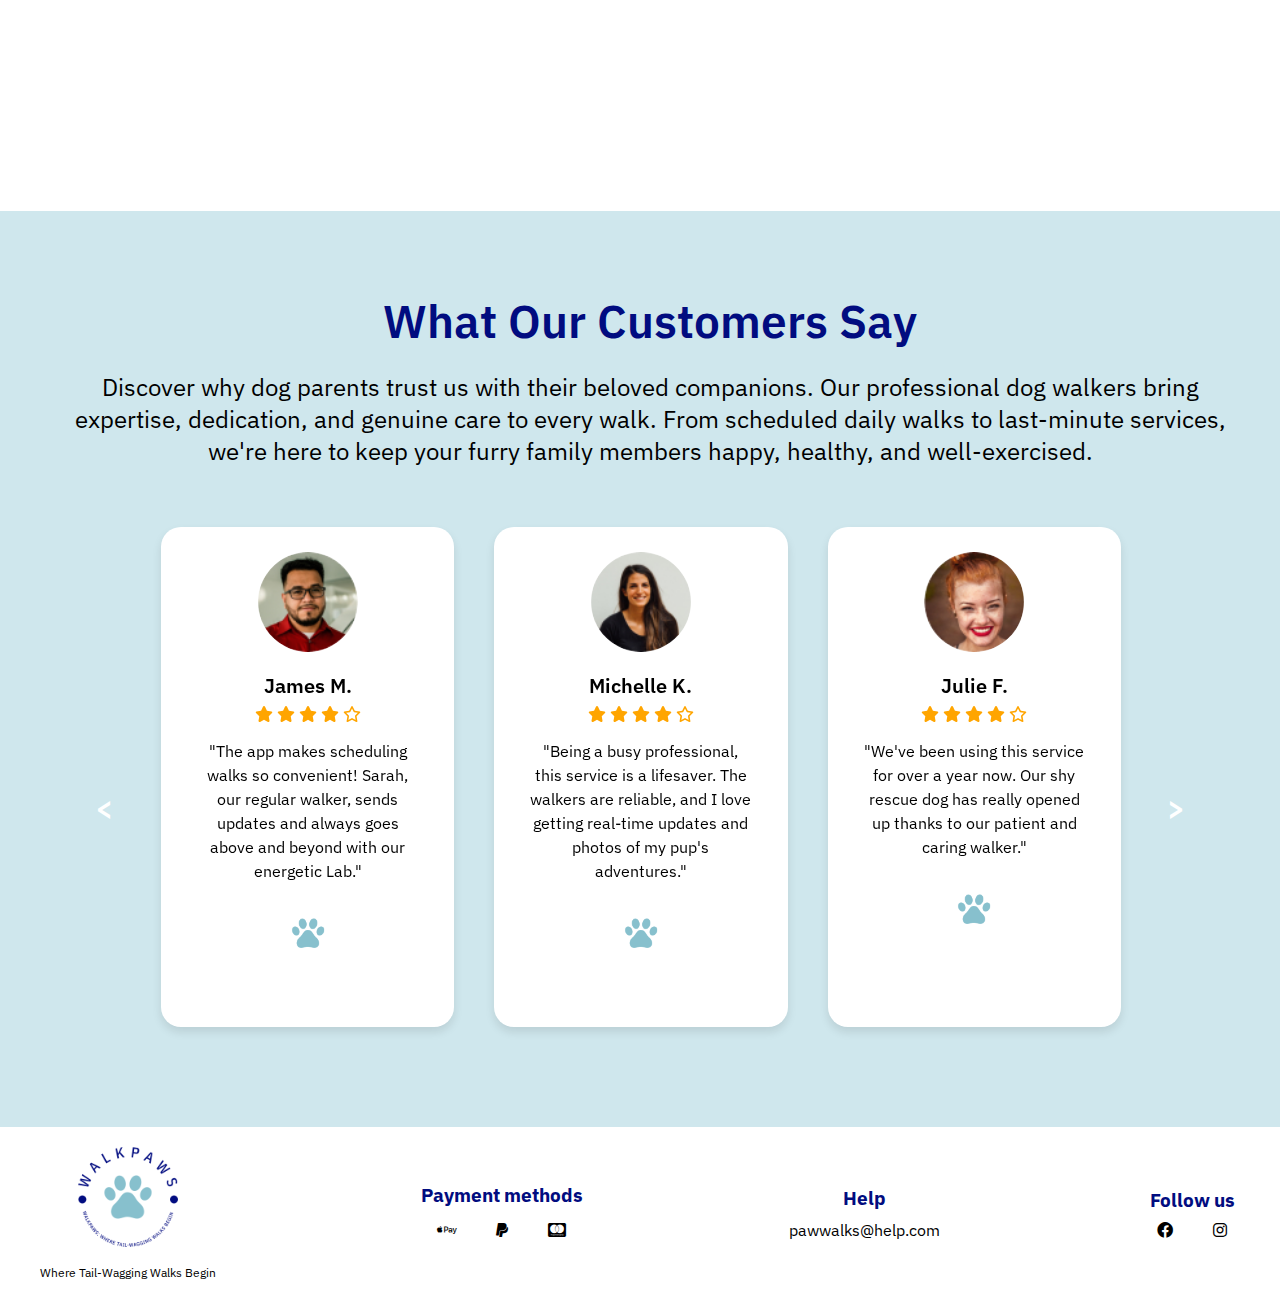
==== commit f5d86237: "button name changed on hero section" ====
--- a/index.html
+++ b/index.html
@@ -38,7 +38,7 @@
               <h1>WalkPaws</h1>
               <p>Whether you're a busy pet parent in need of a helping hand or an animal lover looking to spend quality time with adorable canines, WalkPaws is here to make a difference.</p>
               <button class="button-primary">Download App</button> 
-              <a href="aboutus.html" class="button-secondary">About Us</a>
+              <a href="aboutus.html" class="button-secondary">Discover More</a>
             </div>
             <div class="right-column">
               <img src="Images/3781922.jpg" alt="hero-image">
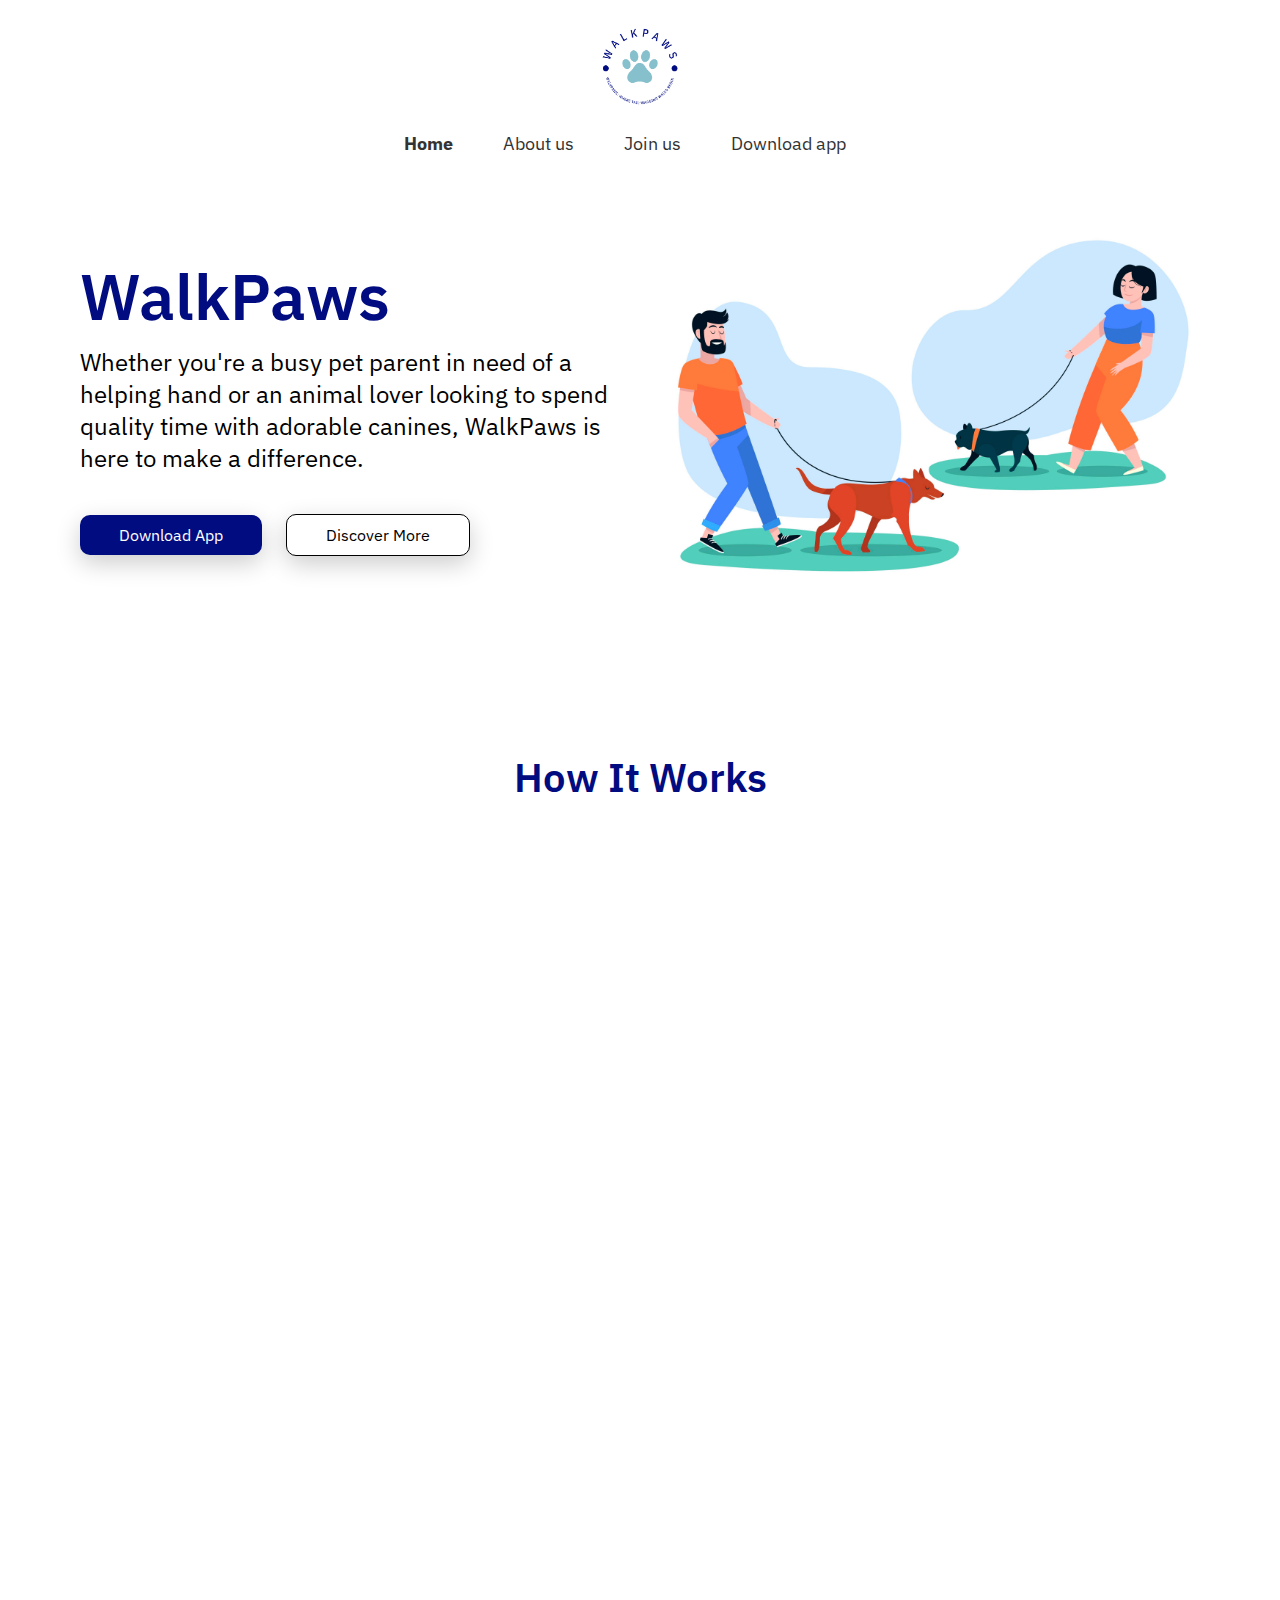
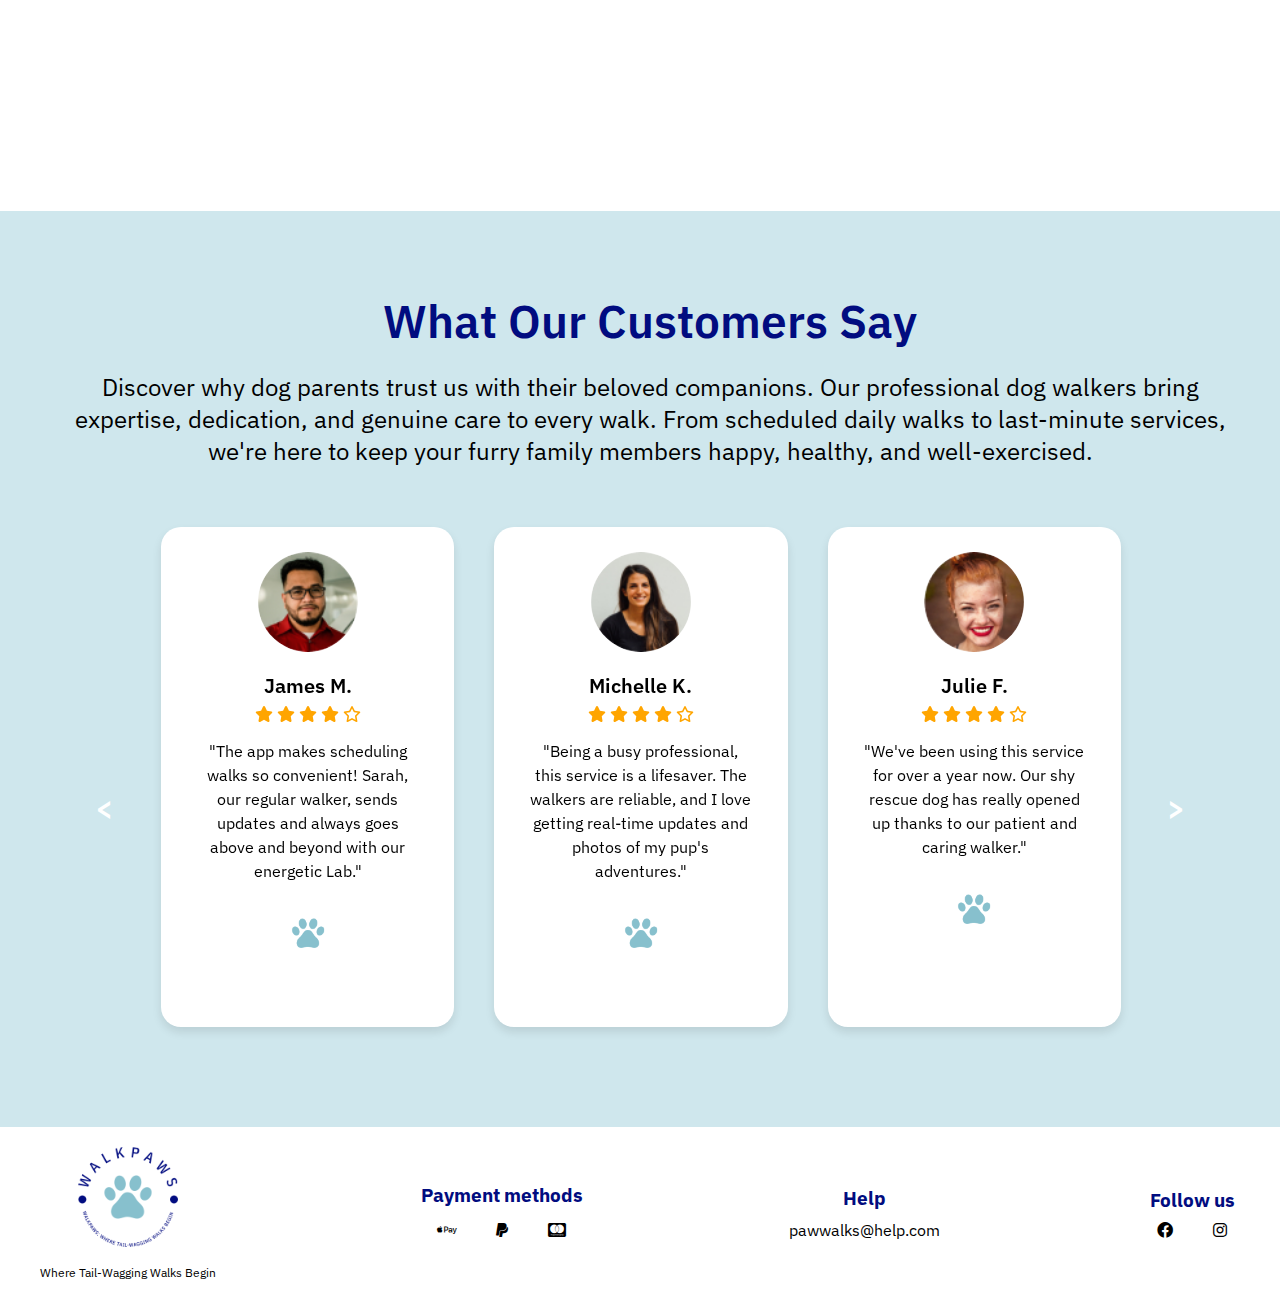
==== commit dbff4fa2: "bold text in nav bar of the opened page" ====
--- a/index.html
+++ b/index.html
@@ -26,7 +26,7 @@
                     <i class="fas fa-bars"></i>
                 </div>
                 <ul>
-                    <li><a href="index.html">Home</a></li>
+                    <li><a href="index.html"><b>Home</b></a></li>
                     <li><a href="aboutus.html">About us</a></li>
                     <li><a href="joinus.html">Join us</a></li>
                     <li><a href="#">Download app</a></li>
--- a/style.css
+++ b/style.css
@@ -87,7 +87,7 @@
     transition: background-color 0.3s, color 0.3s
         /*, transform 0.3s*/
     ;
-    box-shadow: 0 8px 24px rgba(0, 0, 0, 0.25);
+    box-shadow: 0 8px 24px rgba(0, 0, 0, 0.20);
 }
 
 .button-primary:hover {
@@ -112,7 +112,7 @@
     transition: background-color 0.3s, color 0.3s
         /*, transform 0.3s*/
     ;
-    box-shadow: 0 8px 24px rgba(0, 0, 0, 0.25);
+    box-shadow: 0 8px 24px rgba(0, 0, 0, 0.20);
     margin-left: 20px;
 }
 
